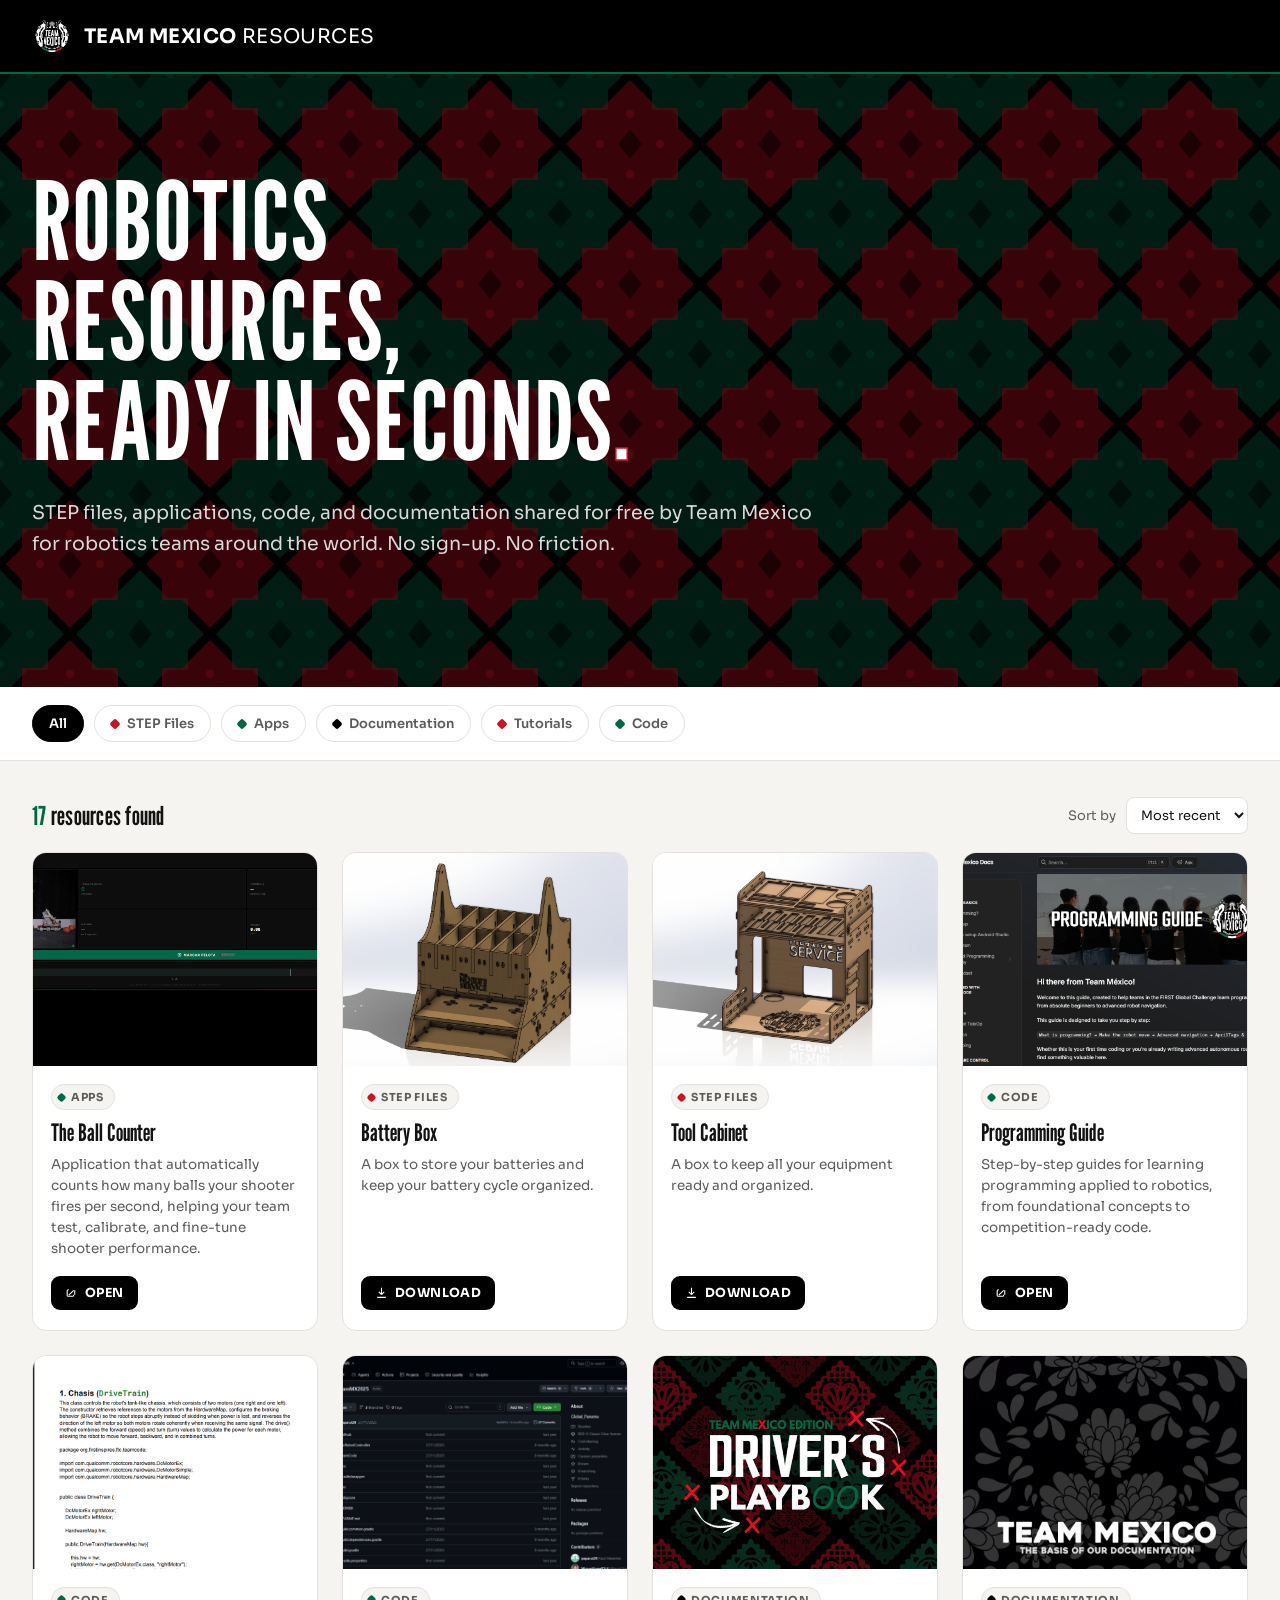
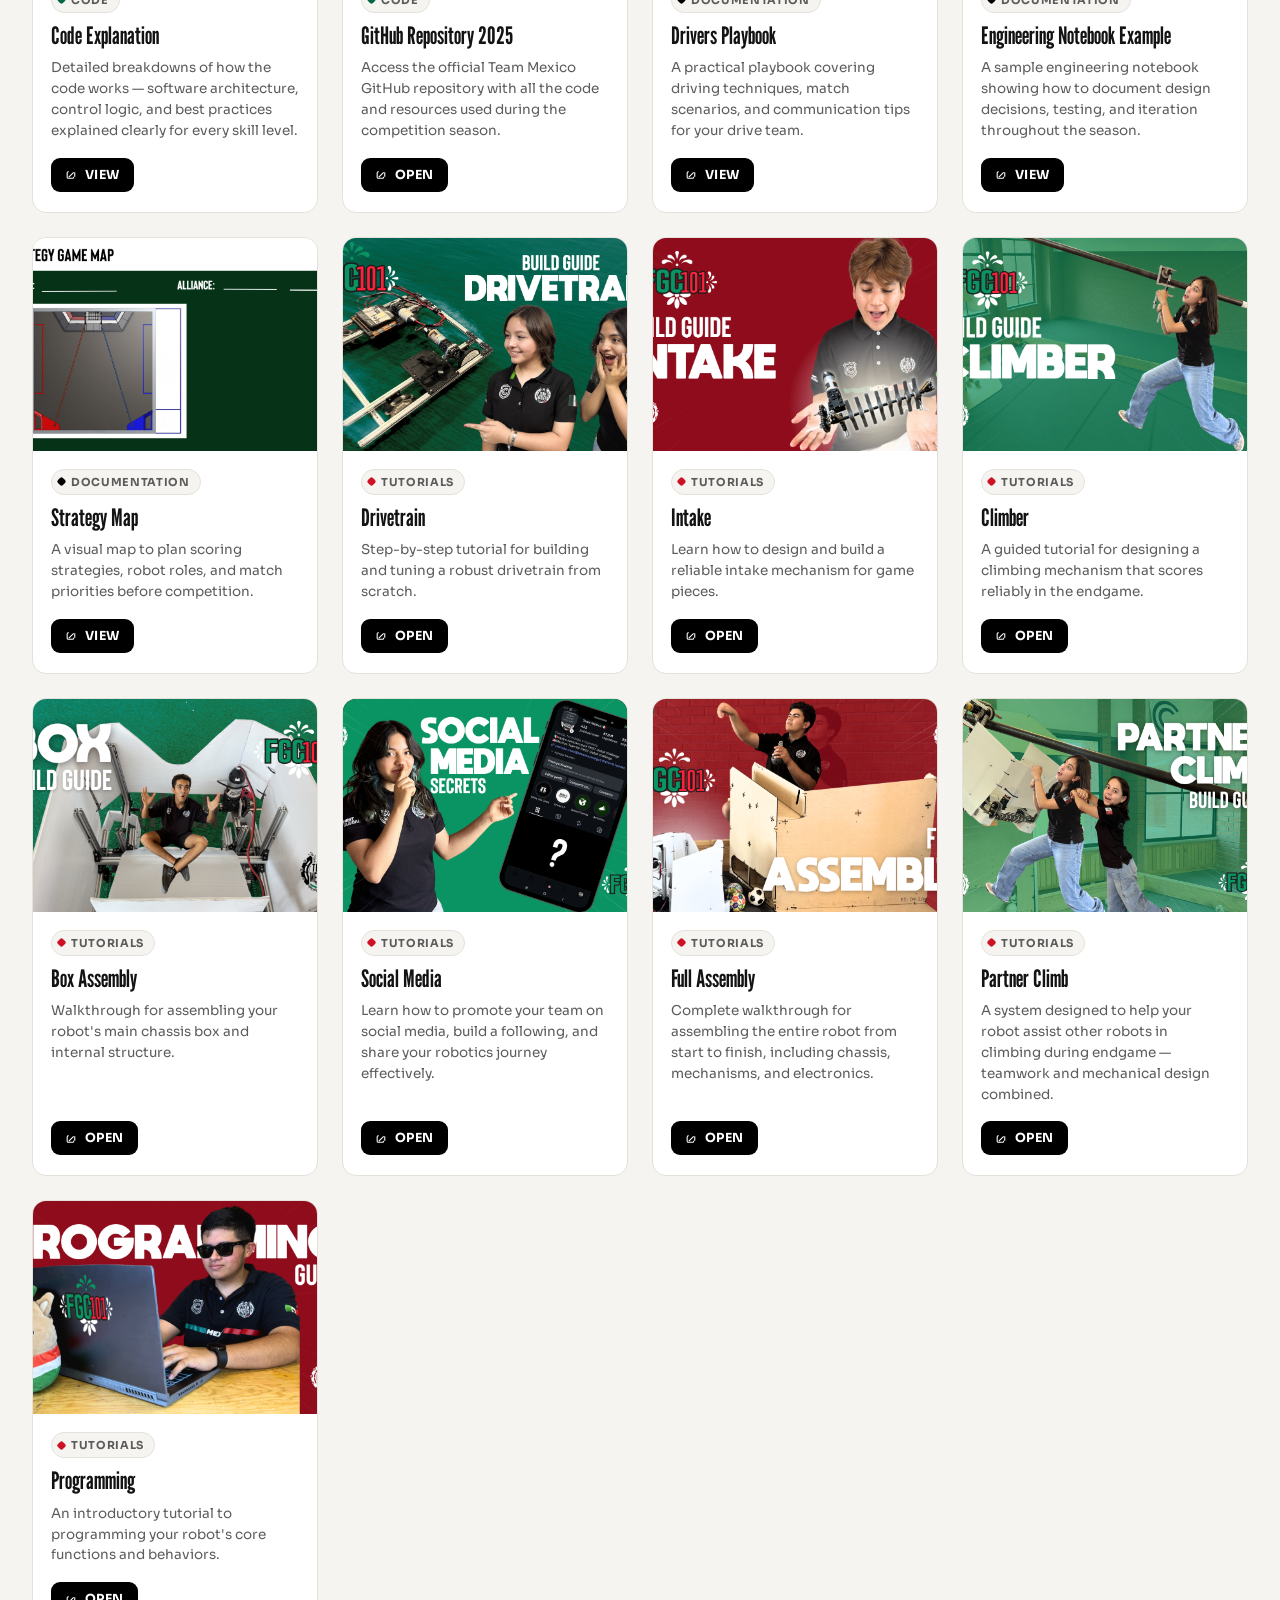
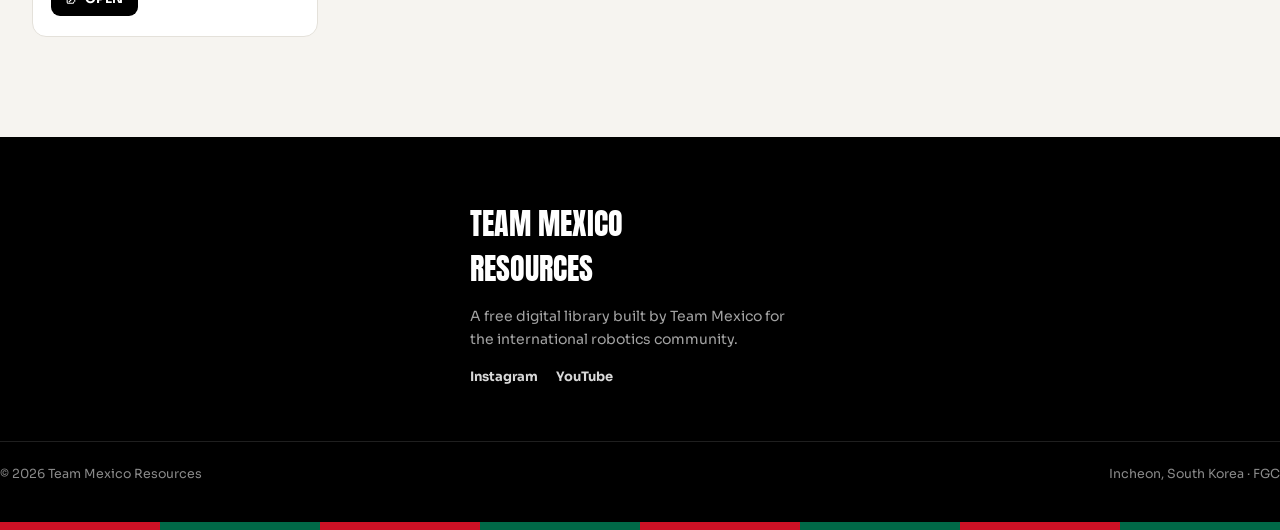
==== index.html @ 6af2060e "Rename GitHub Repository to include 2025 Update the display name for the repository entry in index.h" ====
<!DOCTYPE html>
<html lang="en">
<head>
<meta charset="UTF-8">
<!-- Google tag (gtag.js) -->
<script async src="https://www.googletagmanager.com/gtag/js?id=G-0022Z3VN1Q"></script>
<script>
  window.dataLayer = window.dataLayer || [];
  function gtag(){dataLayer.push(arguments);}
  gtag('js', new Date());
  gtag('config', 'G-0022Z3VN1Q');
</script>
<meta name="viewport" content="width=device-width, initial-scale=1.0">
<meta name="description" content="Free robotics resource library by Team Mexico (FGC Team 4400). STEP files, programming guides, tutorials, engineering notebooks and tools for FTC/FGC robotics teams worldwide. Biblioteca gratuita de recursos de robótica.">
<meta name="keywords" content="FGC, robotics, FTC, Team Mexico, FIRST Global Challenge, robot resources, STEP files, robotics tutorials, engineering notebook, Team Cerbotics 4400">
<meta name="robots" content="index, follow">
<meta property="og:type" content="website">
<meta property="og:url" content="https://fgcmexico.com/">
<meta property="og:title" content="Team Mexico Resources — Robotics Resource Library for FGC Teams">
<meta property="og:description" content="Free robotics resource library by Team Mexico. STEP files, programming guides, tutorials, and tools for FTC/FGC teams worldwide.">
<meta property="og:image" content="https://fgcmexico.com/images/team-mexico-logo.svg">
<meta property="og:locale" content="en_US">
<meta property="og:locale:alternate" content="es_MX">
<meta name="twitter:card" content="summary_large_image">
<meta name="twitter:title" content="Team Mexico Resources — Robotics Resource Library for FGC Teams">
<meta name="twitter:description" content="Free robotics resource library by Team Mexico for FTC/FGC teams worldwide.">
<title>Team Mexico Resources — Robotics Resource Library for FGC Teams</title>
<link rel="icon" type="image/svg+xml" href="images/team-mexico-logo.svg">
<link rel="preconnect" href="https://fonts.googleapis.com">
<link rel="preconnect" href="https://fonts.gstatic.com" crossorigin>
<link href="https://fonts.googleapis.com/css2?family=Anton&family=League+Gothic:wght@400;700&family=Sora:wght@400;500;600;700;800&display=swap" rel="stylesheet">
<script type="application/ld+json">
{
  "@context": "https://schema.org",
  "@type": "WebSite",
  "name": "Team Mexico Resources",
  "alternateName": ["Team Mexico FGC Resources", "Team Cerbotics 4400 Resources"],
  "url": "https://fgcmexico.com/",
  "description": "Free robotics resource library by Team Mexico (FGC Team 4400). STEP files, programming guides, tutorials, engineering notebooks and tools for FTC/FGC robotics teams worldwide.",
  "inLanguage": ["en", "es"],
  "potentialAction": {
    "@type": "SearchAction",
    "target": {
      "@type": "EntryPoint",
      "urlTemplate": "https://fgcmexico.com/?search={search_term_string}"
    },
    "query-input": "required name=search_term_string"
  }
}
</script>
<style>
  :root{
    --black:#000000;
    --white:#ffffff;
    --green:#006847;
    --red:#ce1125;
    --paper:#f6f4f0;
    --ink:#131313;
    --ink-soft:#5c5c5c;
    --line:#e4e1da;
    --card-bg:#ffffff;
    --radius:14px;
  }

  *{ box-sizing:border-box; }
  html{ scroll-behavior:smooth; }
  body{
    margin:0;
    background:var(--paper);
    color:var(--ink);
    font-family:'Sora', system-ui, sans-serif;
    -webkit-font-smoothing:antialiased;
  }
  img,svg{ display:block; max-width:100%; }

  h1,h2,h3, .display{
    font-family:'League Gothic', 'Anton', sans-serif;
    font-weight:400;
    text-transform:uppercase;
    letter-spacing:.01em;
    line-height:.92;
    margin:0;
  }
  .wordmark{
    font-family:'Anton', 'League Gothic', sans-serif;
    text-transform:uppercase;
  }

  a{ color:inherit; }
  button{ font-family:inherit; cursor:pointer; }

  :focus-visible{
    outline:3px solid var(--green);
    outline-offset:3px;
  }

  .wrap{
    max-width:1280px;
    margin:0 auto;
    padding:0 32px;
  }

  .diamond-field{
    position:absolute; inset:0;
    background-image:
      url("data:image/svg+xml,%3Csvg xmlns='http://www.w3.org/2000/svg' width='140' height='140' viewBox='0 0 140 140'%3E%3Cg fill='%23CE1125' fill-opacity='0.55'%3E%3Cpath d='M70 6 L98 34 L118 34 L118 54 L134 70 L118 86 L118 106 L98 106 L70 134 L42 106 L22 106 L22 86 L6 70 L22 54 L22 34 L42 34 Z' /%3E%3Ccircle cx='70' cy='40' r='4'/%3E%3Ccircle cx='70' cy='100' r='4'/%3E%3Ccircle cx='40' cy='70' r='4'/%3E%3Ccircle cx='100' cy='70' r='4'/%3E%3Cpath d='M70 55 L82 70 L70 85 L58 70 Z' fill='%23000000' fill-opacity='0.5'/%3E%3C/g%3E%3C/svg%3E"),
      url("data:image/svg+xml,%3Csvg xmlns='http://www.w3.org/2000/svg' width='140' height='140' viewBox='0 0 140 140'%3E%3Cg fill='%23006847' fill-opacity='0.55'%3E%3Cpath d='M70 6 L98 34 L118 34 L118 54 L134 70 L118 86 L118 106 L98 106 L70 134 L42 106 L22 106 L22 86 L6 70 L22 54 L22 34 L42 34 Z' /%3E%3Ccircle cx='70' cy='40' r='4'/%3E%3Ccircle cx='70' cy='100' r='4'/%3E%3Ccircle cx='40' cy='70' r='4'/%3E%3Ccircle cx='100' cy='70' r='4'/%3E%3Cpath d='M70 55 L82 70 L70 85 L58 70 Z' fill='%23000000' fill-opacity='0.5'/%3E%3C/g%3E%3C/svg%3E");
    background-position: 0 0, 70px 70px;
    background-size: 140px 140px, 140px 140px;
    opacity:.5;
    pointer-events:none;
  }

  header.site{
    position:sticky; top:0; z-index:40;
    background:var(--black);
    border-bottom:2px solid var(--green);
  }
  .nav-inner{
    display:flex; align-items:center; justify-content:space-between;
    height:72px;
  }
  .brand{
    display:flex; align-items:center; gap:12px;
    color:var(--white);
    text-decoration:none;
  }
  .brand-mark{
    height:40px;
    width:auto;
    display:block;
  }
  .brand-text{
    font-size:20px;
    letter-spacing:.02em;
  }
  .brand-text b{ color:var(--white); }

  nav.links{
    display:flex; gap:28px;
    font-size:14px;
    font-weight:600;
    color:#cfcfcf;
  }
  nav.links a{ text-decoration:none; padding:6px 0; border-bottom:2px solid transparent; }
  nav.links a:hover, nav.links a.active{ color:var(--white); border-color:var(--red); }

  .hero{
    position:relative;
    background:var(--black);
    color:var(--white);
    overflow:hidden;
    padding:96px 0 88px;
  }
  .hero .wrap{ position:relative; z-index:2; }
  .eyebrow{
    display:inline-flex; align-items:center; gap:10px;
    font-size:12px; font-weight:700; letter-spacing:.16em;
    text-transform:uppercase;
    color:var(--white);
    background:rgba(255,255,255,.08);
    border:1px solid rgba(255,255,255,.25);
    padding:8px 14px;
    border-radius:999px;
    margin-bottom:28px;
  }
  .eyebrow .dot{ width:7px; height:7px; border-radius:50%; background:var(--red); }

  .hero h1{
    font-size:clamp(52px, 8.5vw, 118px);
    max-width:16ch;
  }
  .hero h1 .accent{ color:var(--white); -webkit-text-stroke:1.5px var(--red); }

  .hero p.lead{
    font-size:19px;
    line-height:1.6;
    color:#d8d8d8;
    max-width:56ch;
    margin:28px 0 40px;
  }

  .cat-rail{
    background:var(--white);
    border-bottom:1px solid var(--line);
    position:sticky;
    top:72px;
    z-index:30;
  }
  .cat-scroll{
    display:flex; gap:10px;
    padding:18px 0;
    overflow-x:auto;
    scrollbar-width:none;
  }
  .cat-scroll::-webkit-scrollbar{ display:none; }
  .chip{
    flex:none;
    display:inline-flex; align-items:center; gap:8px;
    padding:9px 16px;
    border-radius:999px;
    border:1.5px solid var(--line);
    background:var(--white);
    font-size:13px; font-weight:600;
    color:var(--ink-soft);
    white-space:nowrap;
  }
  .chip:hover{ border-color:var(--ink); color:var(--ink); }
  .chip.is-active{
    background:var(--black); border-color:var(--black); color:var(--white);
  }
  .chip .swatch{
    width:8px; height:8px; border-radius:2px; transform:rotate(45deg);
  }

  .results-bar{
    display:flex; align-items:center; justify-content:space-between;
    padding:36px 0 18px;
    flex-wrap:wrap; gap:12px;
  }
  .results-bar .count{
    font-family:'League Gothic', sans-serif;
    font-size:26px;
    letter-spacing:.01em;
  }
  .results-bar .count em{ font-style:normal; color:var(--green); }
  .sort{
    display:flex; align-items:center; gap:10px;
    font-size:13px; color:var(--ink-soft);
  }
  .sort select{
    font-family:'Sora', sans-serif;
    border:1.5px solid var(--line);
    border-radius:8px;
    padding:8px 10px;
    font-size:13px;
    color:var(--ink);
    background:var(--white);
  }

  .gallery{
    display:grid;
    grid-template-columns:repeat(4, 1fr);
    gap:24px;
    padding-bottom:100px;
  }
  @media (max-width:1100px){ .gallery{ grid-template-columns:repeat(3,1fr);} }
  @media (max-width:820px){ .gallery{ grid-template-columns:repeat(2,1fr);} }
  @media (max-width:560px){ .gallery{ grid-template-columns:1fr;} }

  .card{
    background:var(--card-bg);
    border:1px solid var(--line);
    border-radius:var(--radius);
    overflow:hidden;
    display:flex; flex-direction:column;
    transition:transform .18s ease, box-shadow .18s ease, border-color .18s ease;
    cursor:pointer;
  }
  .card:hover{
    transform:translateY(-4px);
    box-shadow:0 18px 32px -18px rgba(0,0,0,.28);
    border-color:var(--ink);
  }
  .card .thumb{
    aspect-ratio:4/3;
    position:relative;
    display:grid; place-items:center;
    color:var(--white);
    overflow:hidden;
  }
  .card .thumb svg.resource-icon{
    width:48%;
    height:48%;
    opacity:.92;
  }
  .tone-red{ background:linear-gradient(155deg,#1c1c1c 0%, #3a0a10 60%, var(--red) 140%); }
  .tone-green{ background:linear-gradient(155deg,#1c1c1c 0%, #0a2b1f 60%, var(--green) 140%); }
  .tone-black{ background:linear-gradient(155deg,#000 0%, #232323 55%, #454545 140%); }

  .card .body{
    padding:18px 18px 20px;
    display:flex; flex-direction:column; gap:10px; flex:1;
  }
  .badge-row{ display:flex; align-items:center; gap:8px; }
  .badge{
    display:inline-flex; align-items:center; gap:6px;
    font-size:11px; font-weight:700;
    text-transform:uppercase; letter-spacing:.06em;
    color:var(--ink-soft);
    background:var(--paper);
    border:1px solid var(--line);
    border-radius:999px;
    padding:5px 10px 5px 6px;
  }
  .badge .dot{ width:7px; height:7px; border-radius:2px; transform:rotate(45deg); }

  .card h3{
    font-family:'League Gothic', sans-serif;
    font-size:24px;
    text-transform:none;
    letter-spacing:0;
    line-height:1.05;
  }
  .card p{
    font-size:13.5px;
    line-height:1.55;
    color:var(--ink-soft);
    margin:0;
    flex:1;
  }
  .card .foot{
    display:flex; align-items:center; justify-content:space-between;
    margin-top:6px;
  }
  .filetag{
    font-size:11px; font-weight:700; letter-spacing:.05em;
    color:var(--ink-soft);
  }
  .filetag:empty{ display:none; }
  .dl-btn{
    display:inline-flex; align-items:center; gap:7px;
    background:var(--black); color:var(--white);
    border:none; border-radius:9px;
    padding:9px 14px;
    font-size:12.5px; font-weight:700;
    text-transform:uppercase; letter-spacing:.03em;
    pointer-events:auto;
    position:relative;
    z-index:2;
  }
  .dl-btn:hover{ background:var(--red); }
  .dl-btn svg{ width:13px; height:13px; }

  .empty-state{
    display:none;
    text-align:center;
    padding:70px 20px;
    border:1.5px dashed var(--line);
    border-radius:var(--radius);
    color:var(--ink-soft);
  }
  .empty-state h3{ font-size:26px; margin-bottom:8px; color:var(--ink); }

  footer.site{
    background:var(--black);
    color:#cfcfcf;
    position:relative;
    overflow:hidden;
    padding-top:64px;
  }
  .strip{
    display:flex; height:8px;
  }
  .strip span{ flex:1; }
  .strip span:nth-child(odd){ background:var(--red); }
  .strip span:nth-child(even){ background:var(--green); }

  .footer-top{
    position:relative; z-index:2;
    display:flex; justify-content:center;
    padding-bottom:56px;
    border-bottom:1px solid rgba(255,255,255,.12);
  }
  .footer-brand .wordmark{
    color:var(--white);
    font-size:30px;
  }
  .footer-brand p{
    max-width:34ch; font-size:14px; color:#a3a3a3; line-height:1.6; margin-top:14px;
  }
  .footer-contact{ display:flex; gap:18px; margin-top:18px; }
  .footer-contact a{ font-size:13px; font-weight:700; color:#d8d8d8; text-decoration:none; }
  .footer-contact a:hover{ color:var(--white); }

  .footer-bottom{
    position:relative; z-index:2;
    display:flex; justify-content:space-between; align-items:center;
    padding:24px 0 40px;
    font-size:12.5px; color:#8a8a8a;
    flex-wrap:wrap; gap:10px;
  }

  .toast{
    position:fixed; bottom:32px; left:50%; transform:translateX(-50%) translateY(100px);
    background:var(--black); color:var(--white);
    padding:14px 24px; border-radius:12px;
    font-size:14px; font-weight:600;
    opacity:0; transition:all .35s ease;
    z-index:100;
    pointer-events:none;
    white-space:nowrap;
    box-shadow:0 8px 28px rgba(0,0,0,.25);
  }
  .toast.show{
    opacity:1;
    transform:translateX(-50%) translateY(0);
  }

  @media (prefers-reduced-motion: reduce){
    *{ transition:none !important; scroll-behavior:auto !important; }
  }

  @media (max-width:640px){
    .wrap{ padding:0 20px; }
    nav.links{ display:none; }
    .hero{ padding:64px 0 56px; }
  }
</style>
</head>
<body>

<header class="site">
  <div class="wrap nav-inner">
    <a class="brand" href="#top">
      <img class="brand-mark" src="images/team-mexico-logo.svg" alt="Team Mexico logo">
      <span class="brand-text"><b>TEAM MEXICO</b> RESOURCES</span>
    </a>
    <nav class="links"></nav>
  </div>
</header>

<section class="hero" id="top">
  <div class="diamond-field"></div>
  <div class="wrap">
    <h1>Robotics resources,<br>ready in seconds<span class="accent">.</span></h1>
    <p class="lead">STEP files, applications, code, and documentation shared for free by Team Mexico for robotics teams around the world. No sign-up. No friction.</p>
  </div>
</section>

<div class="cat-rail" id="categories">
  <div class="wrap">
    <div class="cat-scroll" id="catScroll">
      <button class="chip is-active" data-cat="all">All</button>
      <button class="chip" data-cat="step"><span class="swatch" style="background:var(--red)"></span>STEP Files</button>
      <button class="chip" data-cat="apps"><span class="swatch" style="background:var(--green)"></span>Apps</button>
      <button class="chip" data-cat="documentation"><span class="swatch" style="background:var(--black)"></span>Documentation</button>
      <button class="chip" data-cat="tutorials"><span class="swatch" style="background:var(--red)"></span>Tutorials</button>
      <button class="chip" data-cat="code"><span class="swatch" style="background:var(--green)"></span>Code</button>
    </div>
  </div>
</div>

<main class="wrap">
  <div class="results-bar">
    <div class="count"><em id="resultCount">14</em> resources found</div>
    <div class="sort">
      <label for="sortSelect">Sort by</label>
      <select id="sortSelect">
        <option value="recent">Most recent</option>
        <option value="az">Name A–Z</option>
        <option value="za">Name Z–A</option>
      </select>
    </div>
  </div>

  <section class="gallery" id="gallery"></section>

  <div class="empty-state" id="emptyState">
    <h3>No resources in this category yet</h3>
    <p>Check back soon, or browse another category.</p>
  </div>
</main>

<div class="toast" id="toast"></div>

<footer class="site">
  <div class="wrap footer-top">
    <div class="footer-brand">
      <div class="wordmark">TEAM MEXICO<br>RESOURCES</div>
      <p>A free digital library built by Team Mexico for the international robotics community.</p>
      <div class="footer-contact">
        <a href="https://instagram.com/teammexicofgc" target="_blank">Instagram</a>
        <a href="https://www.youtube.com/@teammexicofgc3154" target="_blank">YouTube</a>
      </div>
    </div>
  </div>
  <div class="wrap footer-bottom">
    <span>© 2026 Team Mexico Resources</span>
    <span>Incheon, South Korea · FGC</span>
  </div>
  <div class="strip">
    <span></span><span></span><span></span><span></span><span></span><span></span><span></span><span></span>
  </div>
</footer>

<script>
  // ===================================================================
  //  DATA — This is the ONLY section you edit to add/modify resources.
  //  To add a new resource, just append an object to the array below.
  // ===================================================================

  /*
    ┌──────────────────────────────────────────────────────────────┐
    │  Fields available per resource:                             │
    │    name      — Display name                                │
    │    cat       — "step" | "apps" | "code"                    │
    │                "documentation" | "tutorials"                │
    │    desc      — Short description                           │
    │    fileLabel — Label shown next to the button              │
    │    link      — URL to open (apps, tutorials → web/YT)      │
    │    fileData  — Base64 content (step, code, docs)           │
    │    fileName  — Filename when downloading                   │
    │    preview   — Path to image, or "" for SVG icon           │
    │    icon      — Optional custom SVG string                  │
    └──────────────────────────────────────────────────────────────┘
  */

  const resources = [

    // ── Apps (open a link) ──
    {
      name:"The Ball Counter",
      cat:"apps",
      desc:"Application that automatically counts how many balls your shooter fires per second, helping your team test, calibrate, and fine-tune shooter performance.",
      link:"files/ball-counter.html",
      preview:"images/The_ball_counter.png"
    },

    // ── STEP Files ──
    {
      name:"Battery Box",
      cat:"step",
      desc:"A box to store your batteries and keep your battery cycle organized.",
      fileName:"Battery-Box.step",
      filePath:"files/battery-box.step",
      preview:"images/Battery_Box.png"
    },
    {
      name:"Tool Cabinet",
      cat:"step",
      desc:"A box to keep all your equipment ready and organized.",
      fileName:"Tool-Cabinet.step",
      filePath:"files/tool-cabinet.step",
      preview:"images/Tool_Cabinet.png"
    },

    // ── Code ──
    {
      name:"Programming Guide",
      cat:"code",
      desc:"Step-by-step guides for learning programming applied to robotics, from foundational concepts to competition-ready code.",
      link:"https://teammexico.gitbook.io/teammexico-docs",
      preview:"images/Programming_guide.png"
    },
    {
      name:"Code Explanation",
      cat:"code",
      desc:"Detailed breakdowns of how the code works — software architecture, control logic, and best practices explained clearly for every skill level.",
      fileName:"Code-Explanation.pdf",
      filePath:"files/code-explanation.pdf",
      preview:"images/Code_Explanation.png"
    },
    {
      name:"GitHub Repository 2025",
      cat:"code",
      desc:"Access the official Team Mexico GitHub repository with all the code and resources used during the competition season.",
      link:"https://github.com/TeamCerbotics4400/TeamMX2025",
      preview:"images/Repository.png"
    },

    // ── Documentation ──
    {
      name:"Drivers Playbook",
      cat:"documentation",
      desc:"A practical playbook covering driving techniques, match scenarios, and communication tips for your drive team.",
      fileName:"Drivers-Playbook.pdf",
      filePath:"files/drivers-playbook.pdf",
      preview:"images/Drivers_Playbook.png"
    },
    {
      name:"Engineering Notebook Example",
      cat:"documentation",
      desc:"A sample engineering notebook showing how to document design decisions, testing, and iteration throughout the season.",
      fileName:"Engineering-Notebook.pdf",
      filePath:"files/engineering-notebook.pdf",
      preview:"images/Engineering_Notebook_Example.png"
    },
    {
      name:"Strategy Map",
      cat:"documentation",
      desc:"A visual map to plan scoring strategies, robot roles, and match priorities before competition.",
      fileName:"Strategy-Map.pdf",
      filePath:"files/strategy-map.pdf",
      preview:"images/Strategy_Map.png"
    },

    // ── Tutorials (open a YouTube video) ──
    {
      name:"Drivetrain",
      cat:"tutorials",
      desc:"Step-by-step tutorial for building and tuning a robust drivetrain from scratch.",
      link:"https://youtu.be/BkRQ7Yfd-Mk?si=5IWKRtc-8vcEFRRI",
      preview:"images/Drivetrain.png"
    },
    {
      name:"Intake",
      cat:"tutorials",
      desc:"Learn how to design and build a reliable intake mechanism for game pieces.",
      link:"https://youtu.be/zHKKc1md6QM?si=Bk7Ep8FAZh0u4Aa9",
      preview:"images/Intake.png"
    },
    {
      name:"Climber",
      cat:"tutorials",
      desc:"A guided tutorial for designing a climbing mechanism that scores reliably in the endgame.",
      link:"https://youtu.be/il0bMKf3HHE?si=WwxWKMBGHFe-E96_",
      preview:"images/Climber.png"
    },
    {
      name:"Box Assembly",
      cat:"tutorials",
      desc:"Walkthrough for assembling your robot's main chassis box and internal structure.",
      link:"https://youtu.be/033qbtI43Mk?si=6wkGBa2TWHU2JKgC",
      preview:"images/Box_Assembly.png"
    },
    {
      name:"Social Media",
      cat:"tutorials",
      desc:"Learn how to promote your team on social media, build a following, and share your robotics journey effectively.",
      link:"https://youtu.be/vjjvihbHwVk?si=a-pbjKkUI6mbHIQQ",
      preview:"images/Social_Media.png"
    },
    {
      name:"Full Assembly",
      cat:"tutorials",
      desc:"Complete walkthrough for assembling the entire robot from start to finish, including chassis, mechanisms, and electronics.",
      link:"https://youtu.be/GXWt1GoTAv8?si=obWzA8wwRqwVtM0l",
      preview:"images/Full_Assembly.png"
    },
    {
      name:"Partner Climb",
      cat:"tutorials",
      desc:"A system designed to help your robot assist other robots in climbing during endgame — teamwork and mechanical design combined.",
      link:"https://youtu.be/XC6mxsJvQT8?si=6vmmKniTHjzmOtbP",
      preview:"images/Partner_Climb.png"
    },
    {
      name:"Programming",
      cat:"tutorials",
      desc:"An introductory tutorial to programming your robot's core functions and behaviors.",
      link:"https://youtu.be/aF9mb4ejSMA?si=BbcpN-nxna1ltNXc",
      preview:"images/Programming.png"
    }
  ];

  // ===================================================================
  //  CONFIG — category metadata: labels, colors, tones, default icons
  // ===================================================================

  const catLabels = {
    step:"STEP Files", apps:"Apps", documentation:"Documentation",
    tutorials:"Tutorials", code:"Code"
  };

  const catColor = {
    step:"var(--red)", apps:"var(--green)", documentation:"var(--black)",
    tutorials:"var(--red)", code:"var(--green)"
  };

  const catTone = {
    step:"tone-red", apps:"tone-green", documentation:"tone-black",
    tutorials:"tone-red", code:"tone-green"
  };

  // ---- Category default icons (used when a resource has no custom icon) ----
  const defaultIcons = {

    step: `<svg class="resource-icon" viewBox="0 0 80 80" fill="none" xmlns="http://www.w3.org/2000/svg">
      <rect x="12" y="38" width="56" height="32" rx="3" stroke="white" stroke-width="2.5"/>
      <rect x="18" y="44" width="44" height="20" rx="2" stroke="white" stroke-width="1.8"/>
      <circle cx="40" cy="54" r="4" fill="white" opacity=".3"/>
      <path d="M28 38V28a12 12 0 0 1 24 0v10" stroke="white" stroke-width="2.5" stroke-linecap="round"/>
      <circle cx="28" cy="28" r="3" fill="white" opacity=".5"/>
      <circle cx="52" cy="28" r="3" fill="white" opacity=".5"/>
    </svg>`,

    apps: `<svg class="resource-icon" viewBox="0 0 80 80" fill="none" xmlns="http://www.w3.org/2000/svg">
      <rect x="16" y="8" width="48" height="64" rx="6" stroke="white" stroke-width="2.5"/>
      <rect x="22" y="16" width="36" height="28" rx="3" stroke="white" stroke-width="1.8"/>
      <line x1="28" y1="54" x2="52" y2="54" stroke="white" stroke-width="2.2" stroke-linecap="round"/>
      <line x1="28" y1="62" x2="44" y2="62" stroke="white" stroke-width="2.2" stroke-linecap="round"/>
      <circle cx="40" cy="30" r="4" fill="white" opacity=".4"/>
      <rect x="36" y="44" width="8" height="4" rx="1" fill="white" opacity=".3"/>
    </svg>`,

    documentation: `<svg class="resource-icon" viewBox="0 0 80 80" fill="none" xmlns="http://www.w3.org/2000/svg">
      <path d="M18 12h30l14 14v44H18V12z" stroke="white" stroke-width="2.5"/>
      <path d="M48 12v14h14" stroke="white" stroke-width="2.2"/>
      <line x1="26" y1="38" x2="54" y2="38" stroke="white" stroke-width="2" stroke-linecap="round"/>
      <line x1="26" y1="46" x2="54" y2="46" stroke="white" stroke-width="2" stroke-linecap="round"/>
      <line x1="26" y1="54" x2="42" y2="54" stroke="white" stroke-width="2" stroke-linecap="round"/>
      <circle cx="60" cy="60" r="10" stroke="white" stroke-width="2.2" fill="none"/>
      <path d="M57 58l3 3 5-5" stroke="white" stroke-width="2" stroke-linecap="round" stroke-linejoin="round"/>
    </svg>`,

    tutorials: `<svg class="resource-icon" viewBox="0 0 80 80" fill="none" xmlns="http://www.w3.org/2000/svg">
      <path d="M16 60V18a4 4 0 0 1 4-4h44v46" stroke="white" stroke-width="2.5"/>
      <path d="M16 60a6 6 0 0 1 6-6h44" stroke="white" stroke-width="2.5"/>
      <circle cx="34" cy="32" r="10" stroke="white" stroke-width="2.2"/>
      <path d="M30 32l3 3 5-5" stroke="white" stroke-width="2.2" stroke-linecap="round" stroke-linejoin="round"/>
      <line x1="52" y1="28" x2="60" y2="28" stroke="white" stroke-width="2" stroke-linecap="round"/>
      <line x1="52" y1="36" x2="58" y2="36" stroke="white" stroke-width="2" stroke-linecap="round"/>
      <line x1="52" y1="44" x2="62" y2="44" stroke="white" stroke-width="2" stroke-linecap="round"/>
    </svg>`,

    code: `<svg class="resource-icon" viewBox="0 0 80 80" fill="none" xmlns="http://www.w3.org/2000/svg">
      <rect x="12" y="10" width="56" height="60" rx="4" stroke="white" stroke-width="2.5"/>
      <line x1="22" y1="24" x2="34" y2="24" stroke="white" stroke-width="2" stroke-linecap="round"/>
      <line x1="22" y1="32" x2="46" y2="32" stroke="white" stroke-width="2" stroke-linecap="round"/>
      <line x1="22" y1="40" x2="30" y2="40" stroke="white" stroke-width="2" stroke-linecap="round"/>
      <path d="M46 44l6 6-6 6" stroke="white" stroke-width="2.2" stroke-linecap="round" stroke-linejoin="round"/>
      <path d="M34 56l-6-6 6-6" stroke="white" stroke-width="2.2" stroke-linecap="round" stroke-linejoin="round"/>
      <circle cx="58" cy="24" r="3" fill="white" opacity=".4"/>
    </svg>`
  };

  // ===================================================================
  //  RENDER logic — no need to touch this when adding resources
  // ===================================================================

  const galleryEl = document.getElementById('gallery');
  const emptyEl = document.getElementById('emptyState');
  const countEl = document.getElementById('resultCount');
  const sortSelect = document.getElementById('sortSelect');
  const chips = document.querySelectorAll('.chip');
  const toastEl = document.getElementById('toast');

  let activeCat = 'all';
  let toastTimer = null;

  function showToast(msg) {
    toastEl.textContent = msg;
    toastEl.classList.add('show');
    clearTimeout(toastTimer);
    toastTimer = setTimeout(() => toastEl.classList.remove('show'), 2200);
  }

  function isPdf(name) {
    return name && name.toLowerCase().endsWith('.pdf');
  }

  function handleAction(r) {
    if (r.link) {
      window.open(r.link, '_blank');
      showToast('Opening ' + r.name + '...');
      return;
    }

    if (isPdf(r.fileName)) {
      window.open(r.filePath, '_blank');
      showToast('Opening ' + r.name + '...');
      return;
    }

    const a = document.createElement('a');
    a.style.display = 'none';
    document.body.appendChild(a);

    if (r.fileData) {
      const byteChars = atob(r.fileData);
      const bytes = new Uint8Array(byteChars.length);
      for (let i = 0; i < byteChars.length; i++) bytes[i] = byteChars.charCodeAt(i);
      const blob = new Blob([bytes], { type:'application/octet-stream' });
      a.href = URL.createObjectURL(blob);
    } else {
      a.href = r.filePath;
    }
    a.download = r.fileName;
    a.click();
    document.body.removeChild(a);
    if (r.fileData) URL.revokeObjectURL(a.href);
    showToast('Downloading ' + r.name + '...');
  }

  function render() {
    let list = resources.filter(r => activeCat === 'all' || r.cat === activeCat);

    const sortVal = sortSelect.value;
    if (sortVal === 'az') list.sort((a, b) => a.name.localeCompare(b.name));
    else if (sortVal === 'za') list.sort((a, b) => b.name.localeCompare(a.name));
    else list.sort((a, b) => (b.date || '').localeCompare(a.date || ''));

    countEl.textContent = list.length;
    galleryEl.innerHTML = '';

    if (list.length === 0) {
      emptyEl.style.display = 'block';
      galleryEl.style.display = 'none';
      return;
    }
    emptyEl.style.display = 'none';
    galleryEl.style.display = 'grid';

    list.forEach(r => {
      const card = document.createElement('article');
      card.className = 'card';

      const thumbInner = r.preview
        ? `<img src="${r.preview}" alt="${r.name} preview" style="width:100%;height:100%;object-fit:cover;">`
        : (r.icon || defaultIcons[r.cat]);

      const isLink = !!r.link;
      const isViewer = !isLink && r.fileName && r.fileName.toLowerCase().endsWith('.pdf');
      const btnIcon = isLink || isViewer
        ? `<svg viewBox="0 0 24 24" fill="none" stroke="white" stroke-width="2"><path d="M7 17l9-9M18 8v8M7 7H6a2 2 0 0 0-2 2v8a2 2 0 0 0 2 2h8a2 2 0 0 0 2-2v-1"/></svg>`
        : `<svg viewBox="0 0 24 24" fill="none" stroke="white" stroke-width="2"><path d="M12 3v13m0 0l-5-5m5 5l5-5M4 21h16"/></svg>`;
      const btnText = isLink ? 'Open' : isViewer ? 'View' : 'Download';
      const fileTag = r.fileLabel ? `<span class="filetag">${r.fileLabel}</span>` : '';

      card.innerHTML = `
        <div class="thumb ${catTone[r.cat]}">${thumbInner}</div>
        <div class="body">
          <div class="badge-row">
            <span class="badge"><span class="dot" style="background:${catColor[r.cat]}"></span>${catLabels[r.cat]}</span>
          </div>
          <h3>${r.name}</h3>
          <p>${r.desc}</p>
          <div class="foot">
            ${fileTag}
            <button class="dl-btn">
              ${btnIcon}
              ${btnText}
            </button>
          </div>
        </div>`;

      const dlBtn = card.querySelector('.dl-btn');
      dlBtn.addEventListener('click', function (e) {
        e.stopPropagation();
        handleAction(r);
      });

      card.addEventListener('click', function () {
        handleAction(r);
      });

      galleryEl.appendChild(card);
    });
  }

  chips.forEach(chip => {
    chip.addEventListener('click', () => {
      chips.forEach(c => c.classList.remove('is-active'));
      chip.classList.add('is-active');
      activeCat = chip.dataset.cat;
      render();
    });
  });

  sortSelect.addEventListener('change', render);

  render();
</script>

</body>
</html>
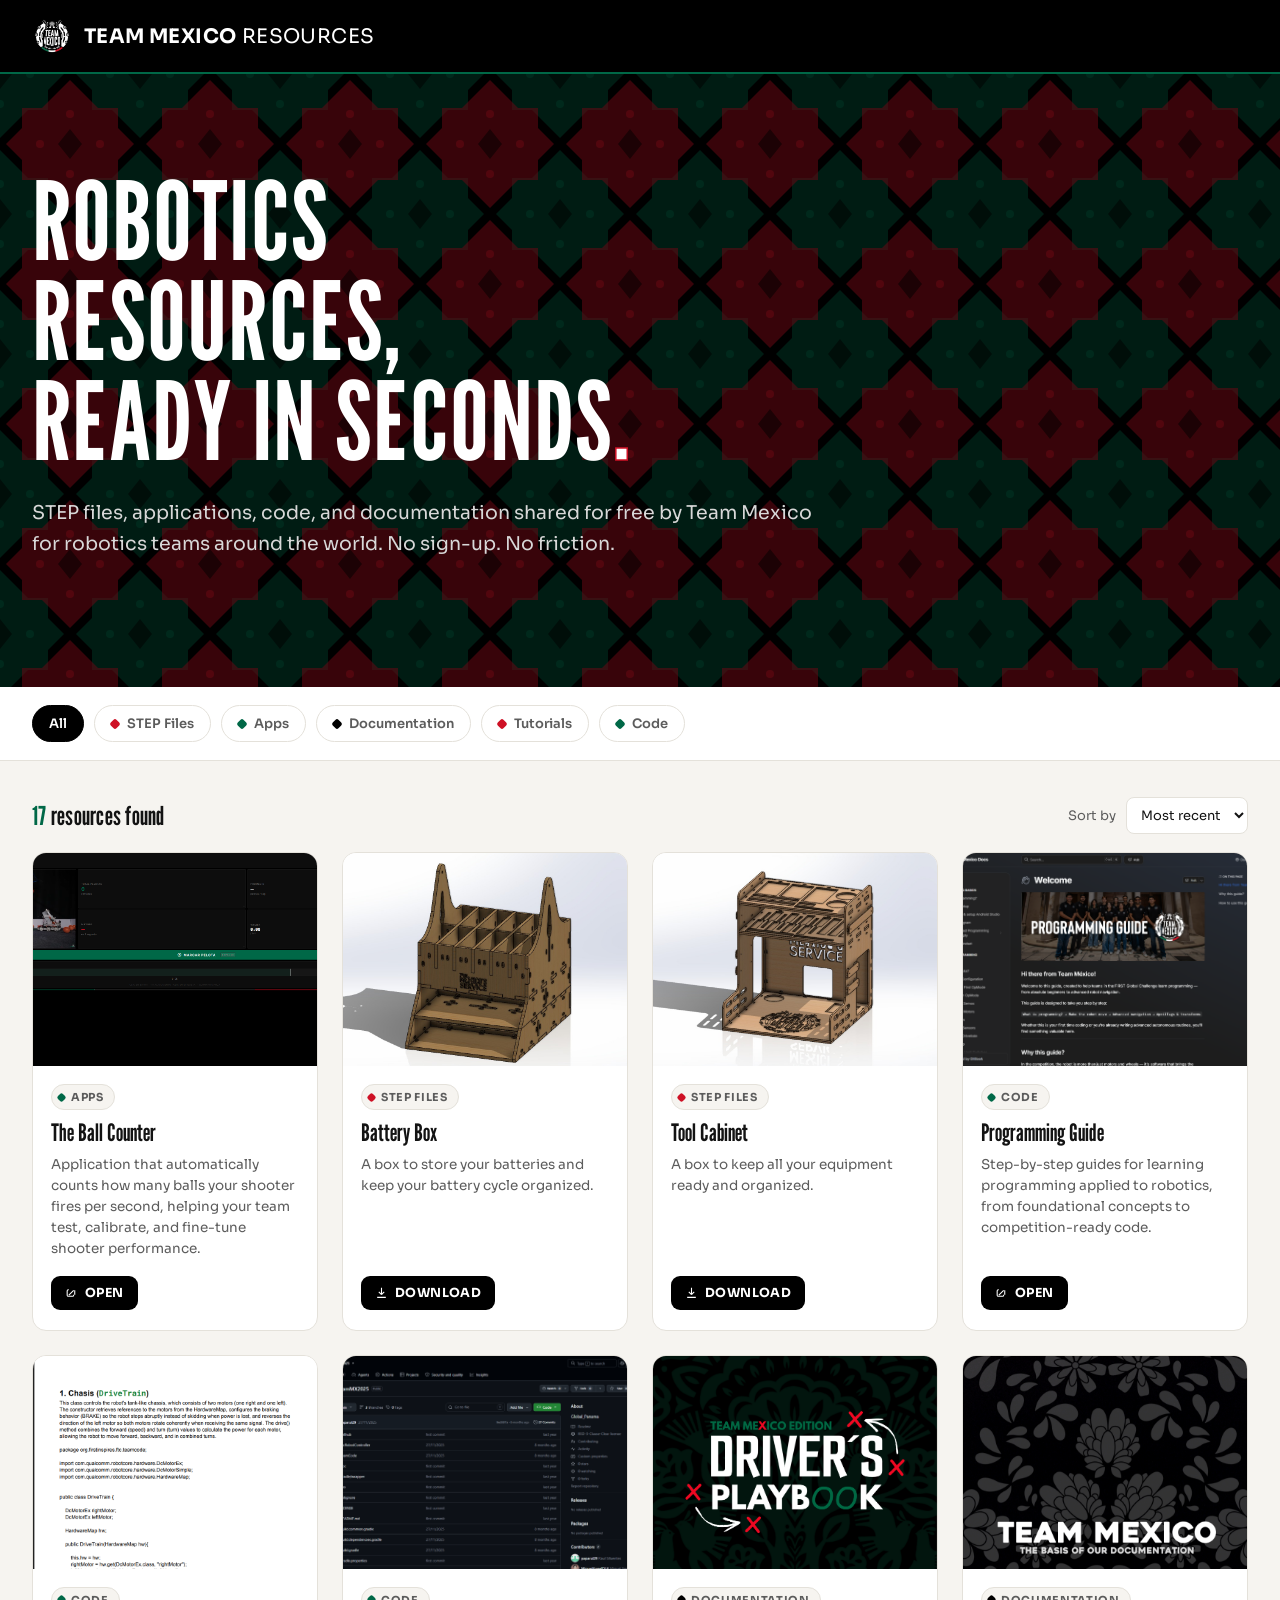
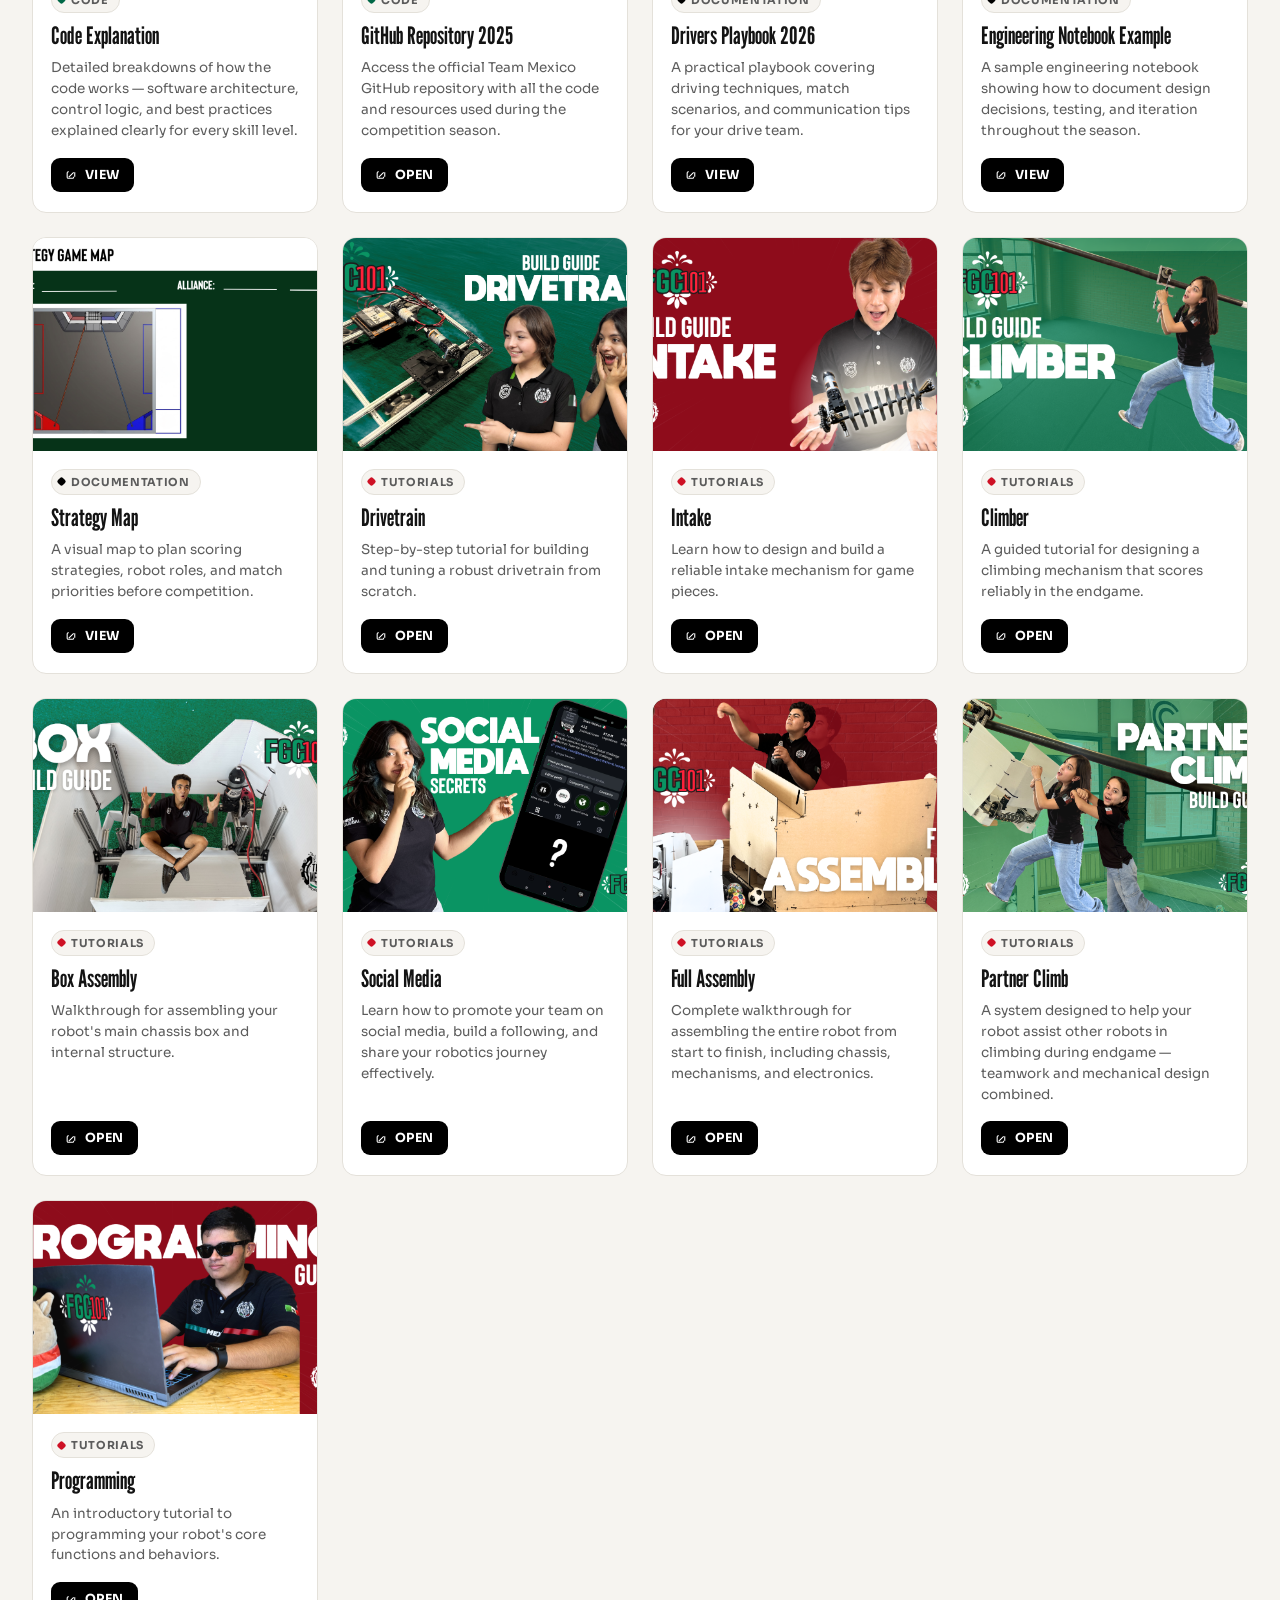
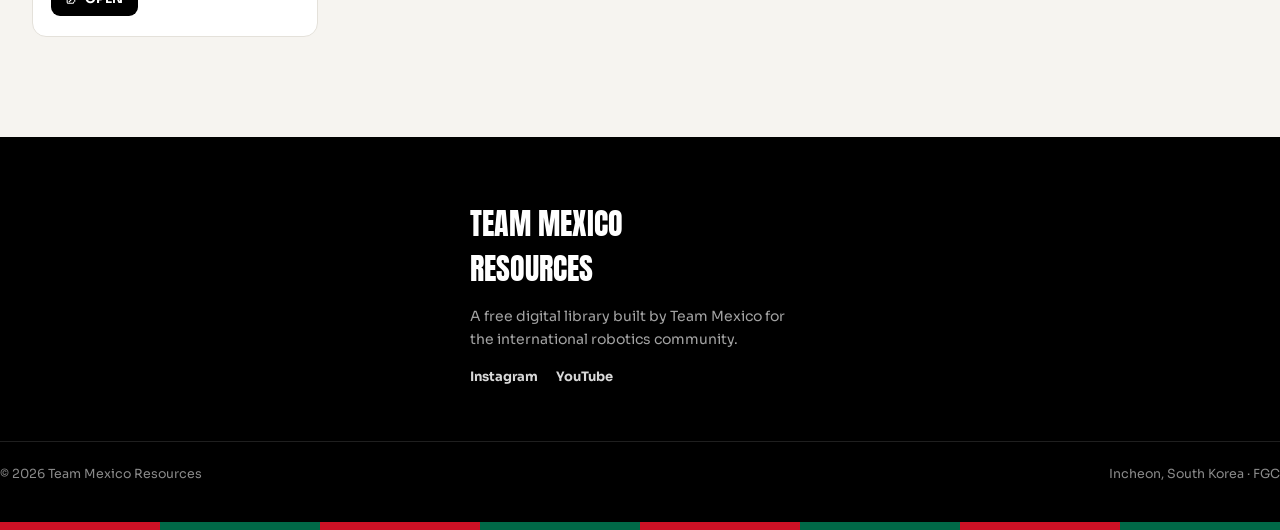
==== commit ee07260e: "25/0" ====
--- a/index.html
+++ b/index.html
@@ -561,7 +561,7 @@
 
     // ── Documentation ──
     {
-      name:"Drivers Playbook",
+      name:"Drivers Playbook 2026",
       cat:"documentation",
       desc:"A practical playbook covering driving techniques, match scenarios, and communication tips for your drive team.",
       fileName:"Drivers-Playbook.pdf",
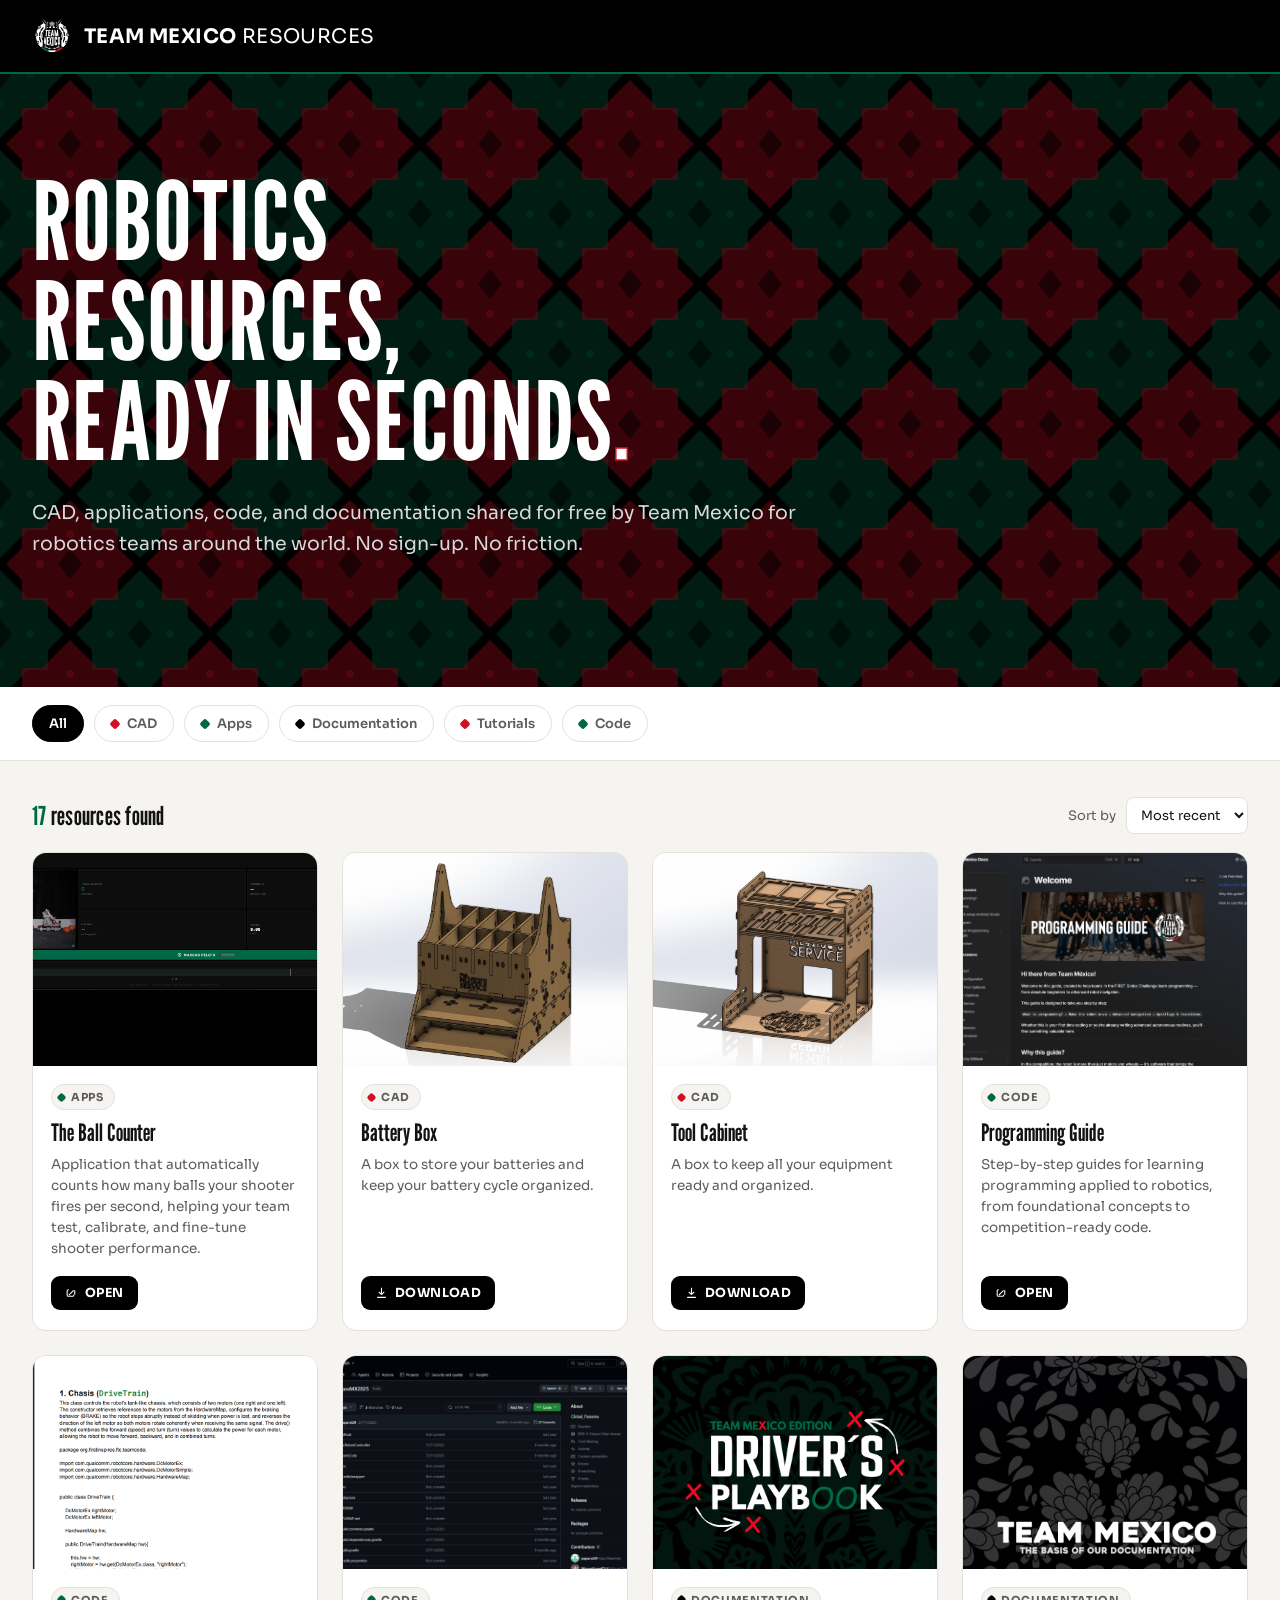
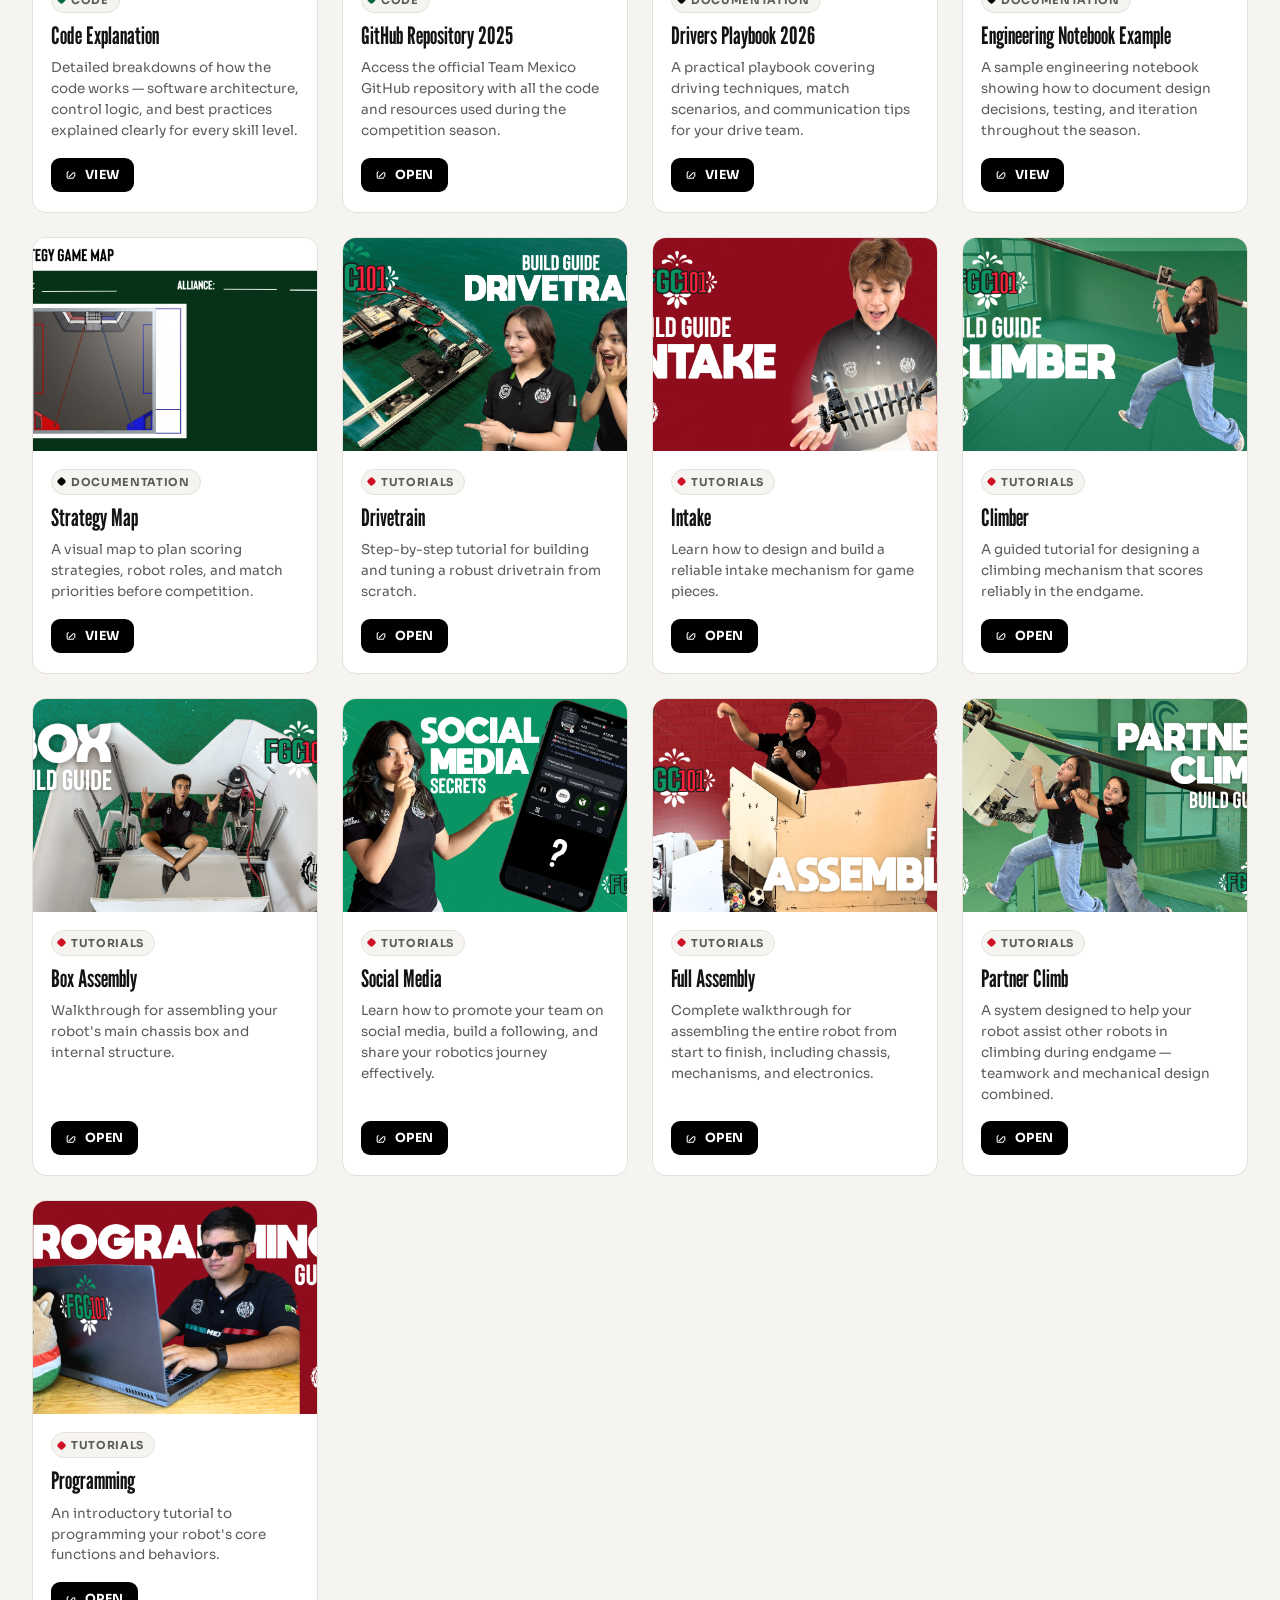
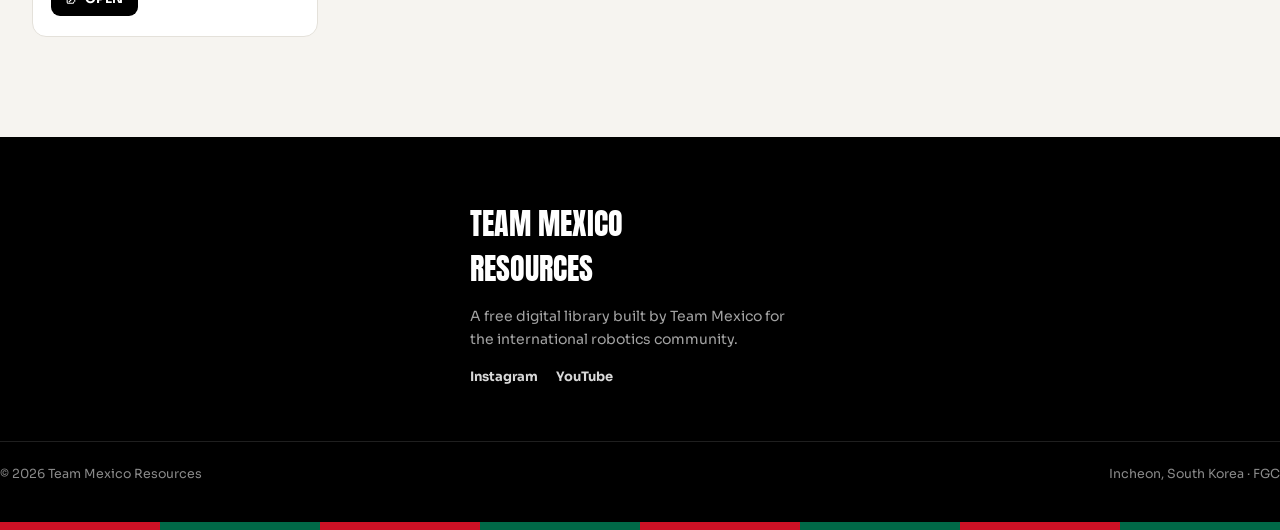
==== commit 5d160dcd: "Update index.html" ====
--- a/index.html
+++ b/index.html
@@ -11,13 +11,13 @@
   gtag('config', 'G-0022Z3VN1Q');
 </script>
 <meta name="viewport" content="width=device-width, initial-scale=1.0">
-<meta name="description" content="Free robotics resource library by Team Mexico (FGC Team 4400). STEP files, programming guides, tutorials, engineering notebooks and tools for FTC/FGC robotics teams worldwide. Biblioteca gratuita de recursos de robótica.">
-<meta name="keywords" content="FGC, robotics, FTC, Team Mexico, FIRST Global Challenge, robot resources, STEP files, robotics tutorials, engineering notebook, Team Cerbotics 4400">
+<meta name="description" content="Free robotics resource library by Team Mexico (FGC Team 4400). CAD, programming guides, tutorials, engineering notebooks and tools for FTC/FGC robotics teams worldwide. Biblioteca gratuita de recursos de robótica.">
+<meta name="keywords" content="FGC, robotics, FTC, Team Mexico, FIRST Global Challenge, robot resources, CAD, robotics tutorials, engineering notebook, Team Cerbotics 4400">
 <meta name="robots" content="index, follow">
 <meta property="og:type" content="website">
 <meta property="og:url" content="https://fgcmexico.com/">
 <meta property="og:title" content="Team Mexico Resources — Robotics Resource Library for FGC Teams">
-<meta property="og:description" content="Free robotics resource library by Team Mexico. STEP files, programming guides, tutorials, and tools for FTC/FGC teams worldwide.">
+<meta property="og:description" content="Free robotics resource library by Team Mexico. , programming guides, tutorials, and tools for FTC/FGC teams worldwide.">
 <meta property="og:image" content="https://fgcmexico.com/images/team-mexico-logo.svg">
 <meta property="og:locale" content="en_US">
 <meta property="og:locale:alternate" content="es_MX">
@@ -36,7 +36,7 @@
   "name": "Team Mexico Resources",
   "alternateName": ["Team Mexico FGC Resources", "Team Cerbotics 4400 Resources"],
   "url": "https://fgcmexico.com/",
-  "description": "Free robotics resource library by Team Mexico (FGC Team 4400). STEP files, programming guides, tutorials, engineering notebooks and tools for FTC/FGC robotics teams worldwide.",
+  "description": "Free robotics resource library by Team Mexico (FGC Team 4400). CAD, programming guides, tutorials, engineering notebooks and tools for FTC/FGC robotics teams worldwide.",
   "inLanguage": ["en", "es"],
   "potentialAction": {
     "@type": "SearchAction",
@@ -424,7 +424,7 @@
   <div class="diamond-field"></div>
   <div class="wrap">
     <h1>Robotics resources,<br>ready in seconds<span class="accent">.</span></h1>
-    <p class="lead">STEP files, applications, code, and documentation shared for free by Team Mexico for robotics teams around the world. No sign-up. No friction.</p>
+    <p class="lead">CAD, applications, code, and documentation shared for free by Team Mexico for robotics teams around the world. No sign-up. No friction.</p>
   </div>
 </section>
 
@@ -432,7 +432,7 @@
   <div class="wrap">
     <div class="cat-scroll" id="catScroll">
       <button class="chip is-active" data-cat="all">All</button>
-      <button class="chip" data-cat="step"><span class="swatch" style="background:var(--red)"></span>STEP Files</button>
+      <button class="chip" data-cat="step"><span class="swatch" style="background:var(--red)"></span>CAD</button>
       <button class="chip" data-cat="apps"><span class="swatch" style="background:var(--green)"></span>Apps</button>
       <button class="chip" data-cat="documentation"><span class="swatch" style="background:var(--black)"></span>Documentation</button>
       <button class="chip" data-cat="tutorials"><span class="swatch" style="background:var(--red)"></span>Tutorials</button>
@@ -517,7 +517,7 @@
       preview:"images/The_ball_counter.png"
     },
 
-    // ── STEP Files ──
+    // ── CAD ──
     {
       name:"Battery Box",
       cat:"step",
@@ -649,7 +649,7 @@
   // ===================================================================
 
   const catLabels = {
-    step:"STEP Files", apps:"Apps", documentation:"Documentation",
+    step:"CAD", apps:"Apps", documentation:"Documentation",
     tutorials:"Tutorials", code:"Code"
   };
 
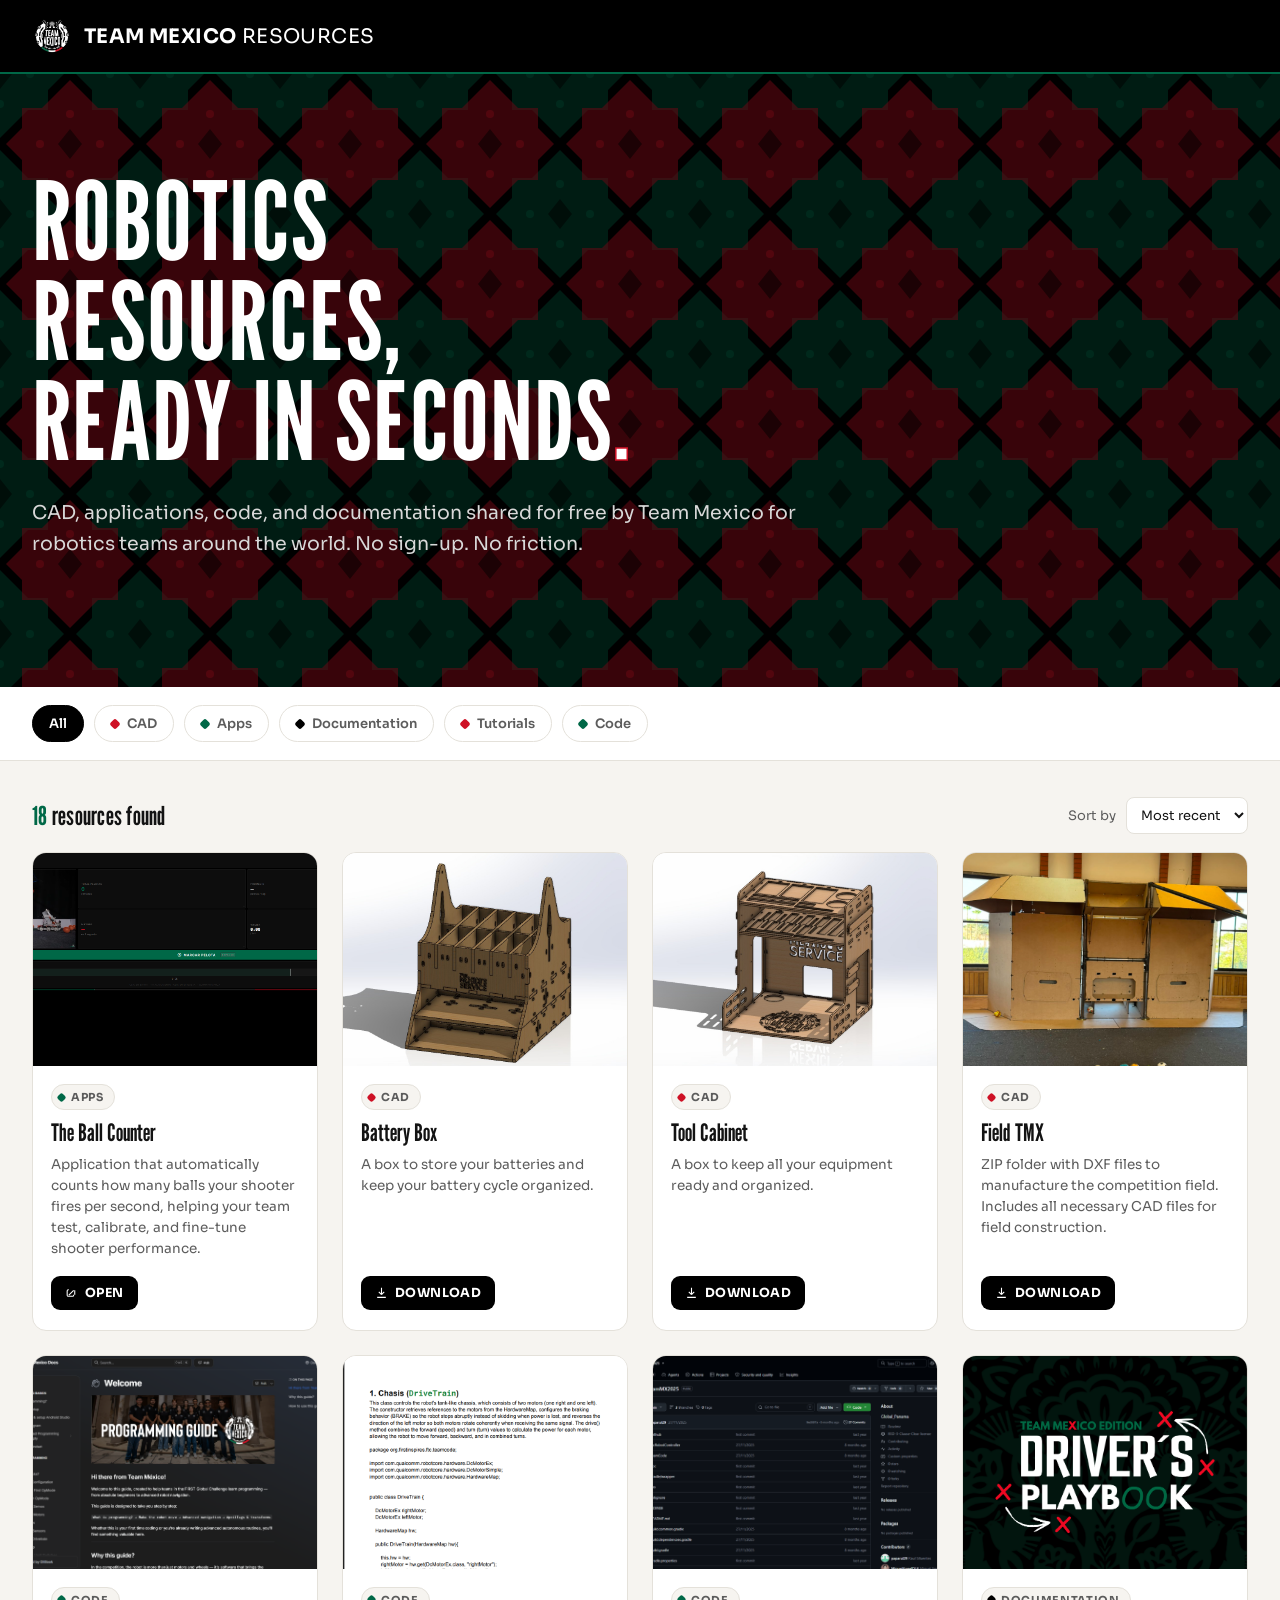
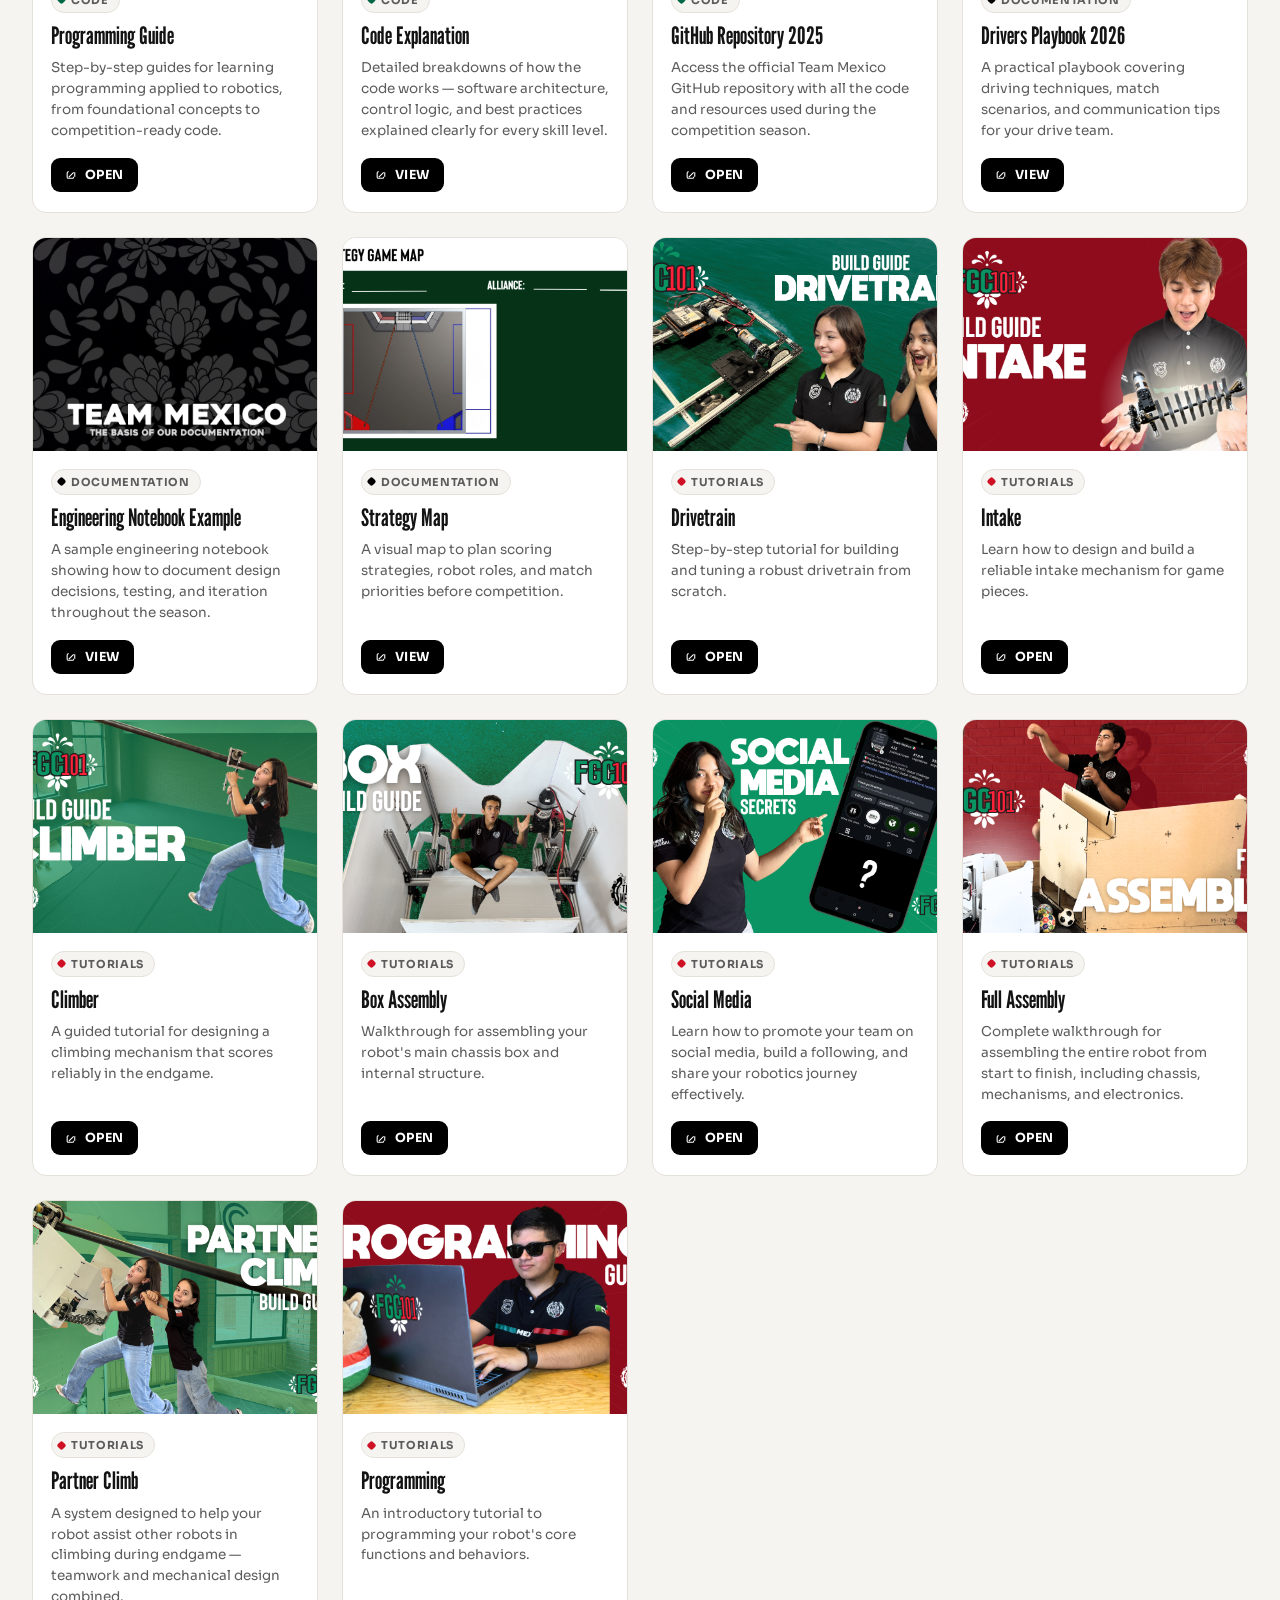
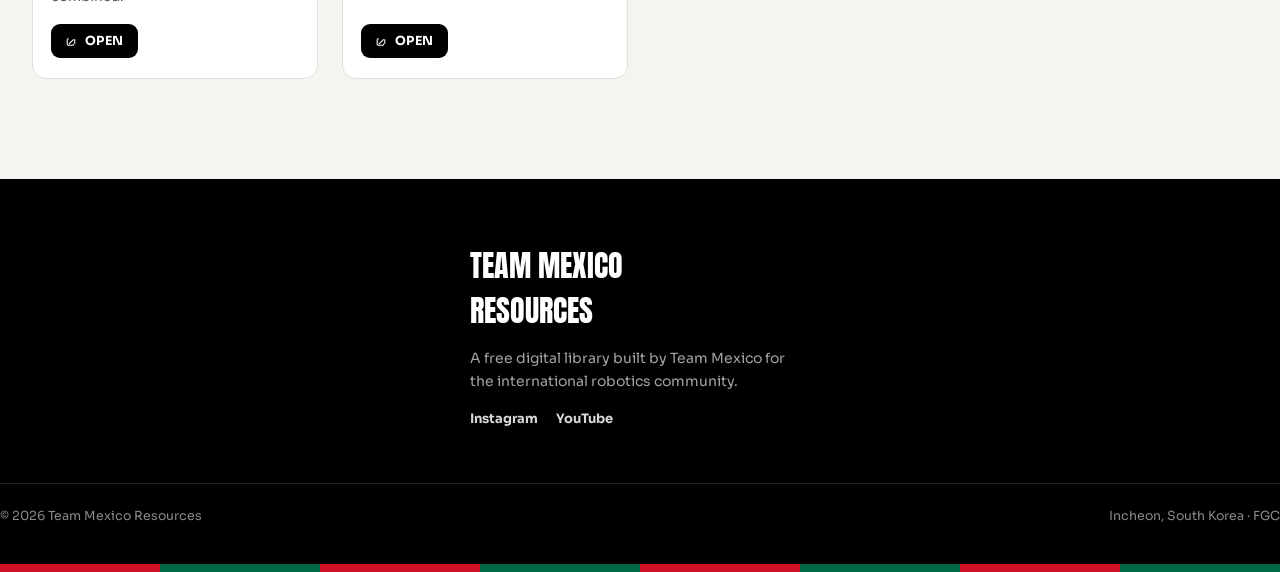
==== commit f67c24c7: "c" ====
--- a/index.html
+++ b/index.html
@@ -534,6 +534,14 @@
       filePath:"files/tool-cabinet.step",
       preview:"images/Tool_Cabinet.png"
     },
+    {
+      name:"Field TMX",
+      cat:"step",
+      desc:"ZIP folder with DXF files to manufacture the competition field. Includes all necessary CAD files for field construction.",
+      fileName:"Field-TMX.zip",
+      filePath:"files/field-tmx.zip",
+      preview:"images/Field_TMX.png"
+    },
 
     // ── Code ──
     {
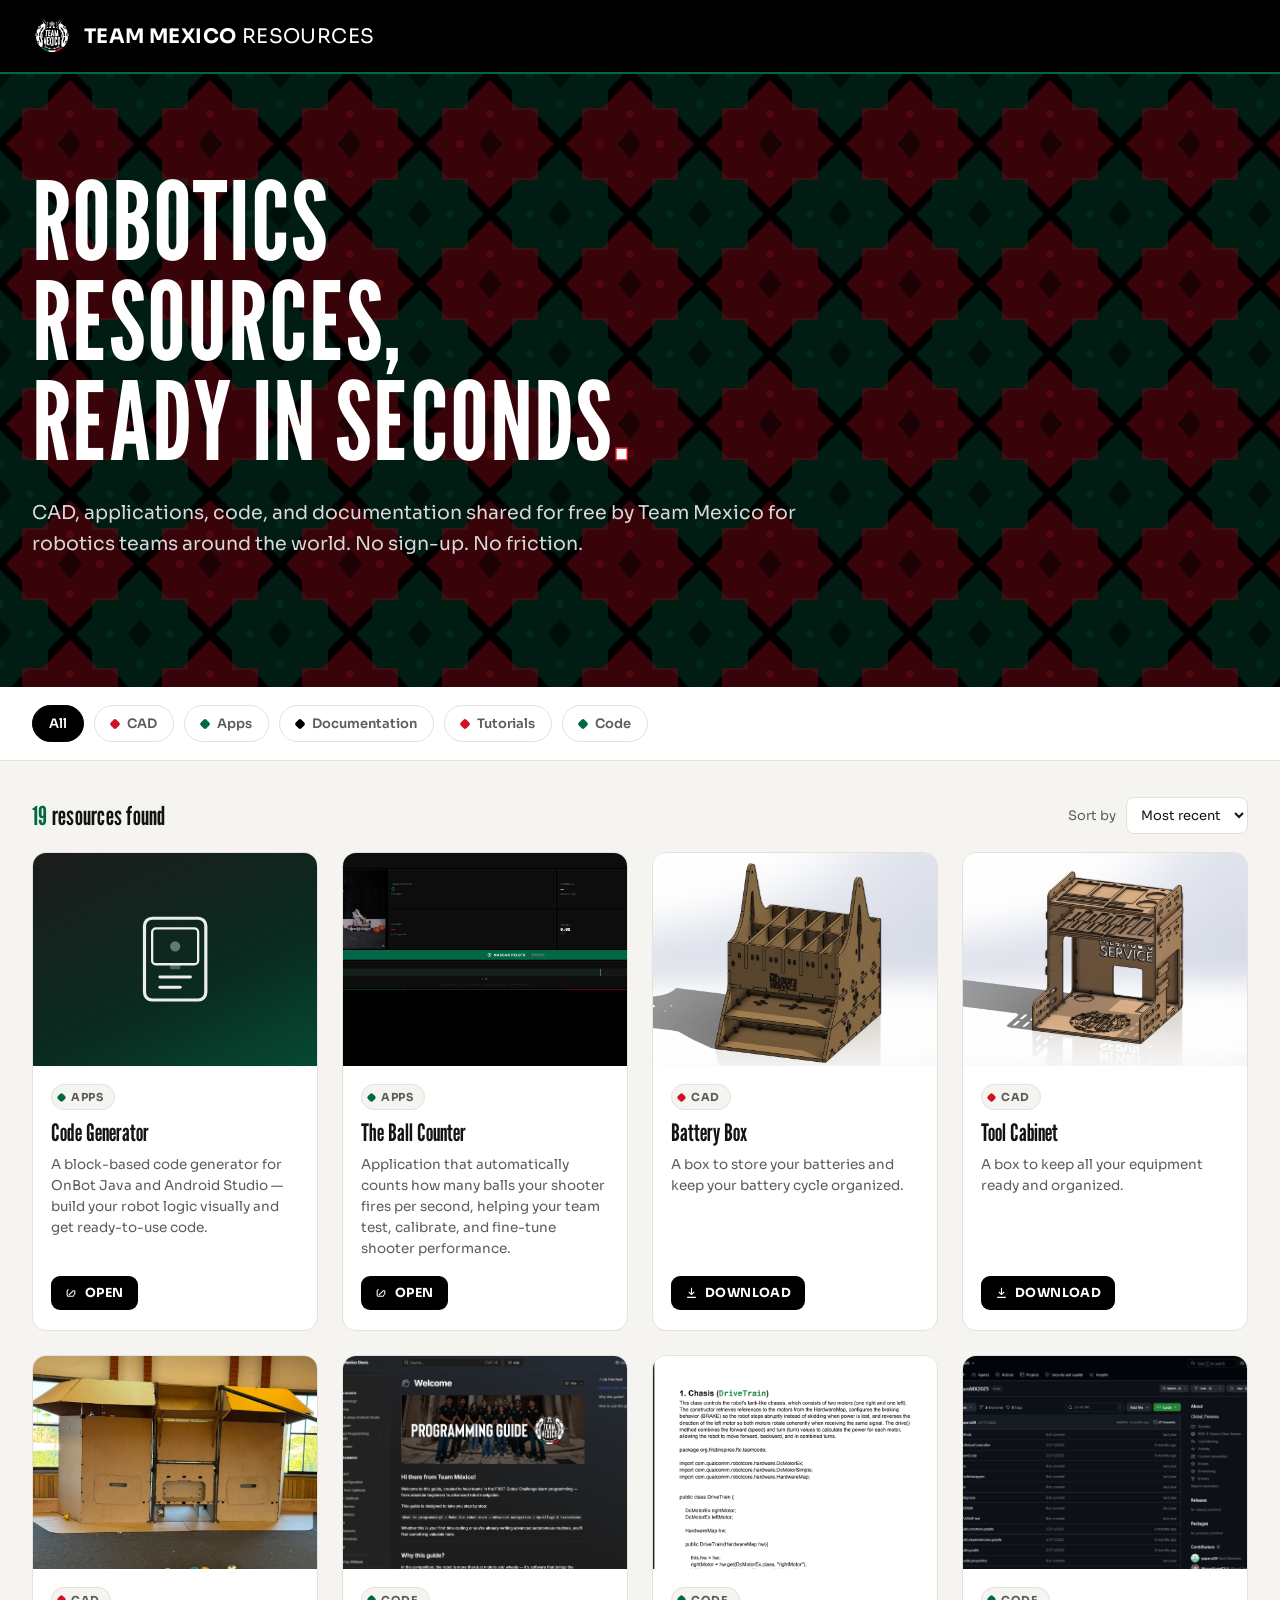
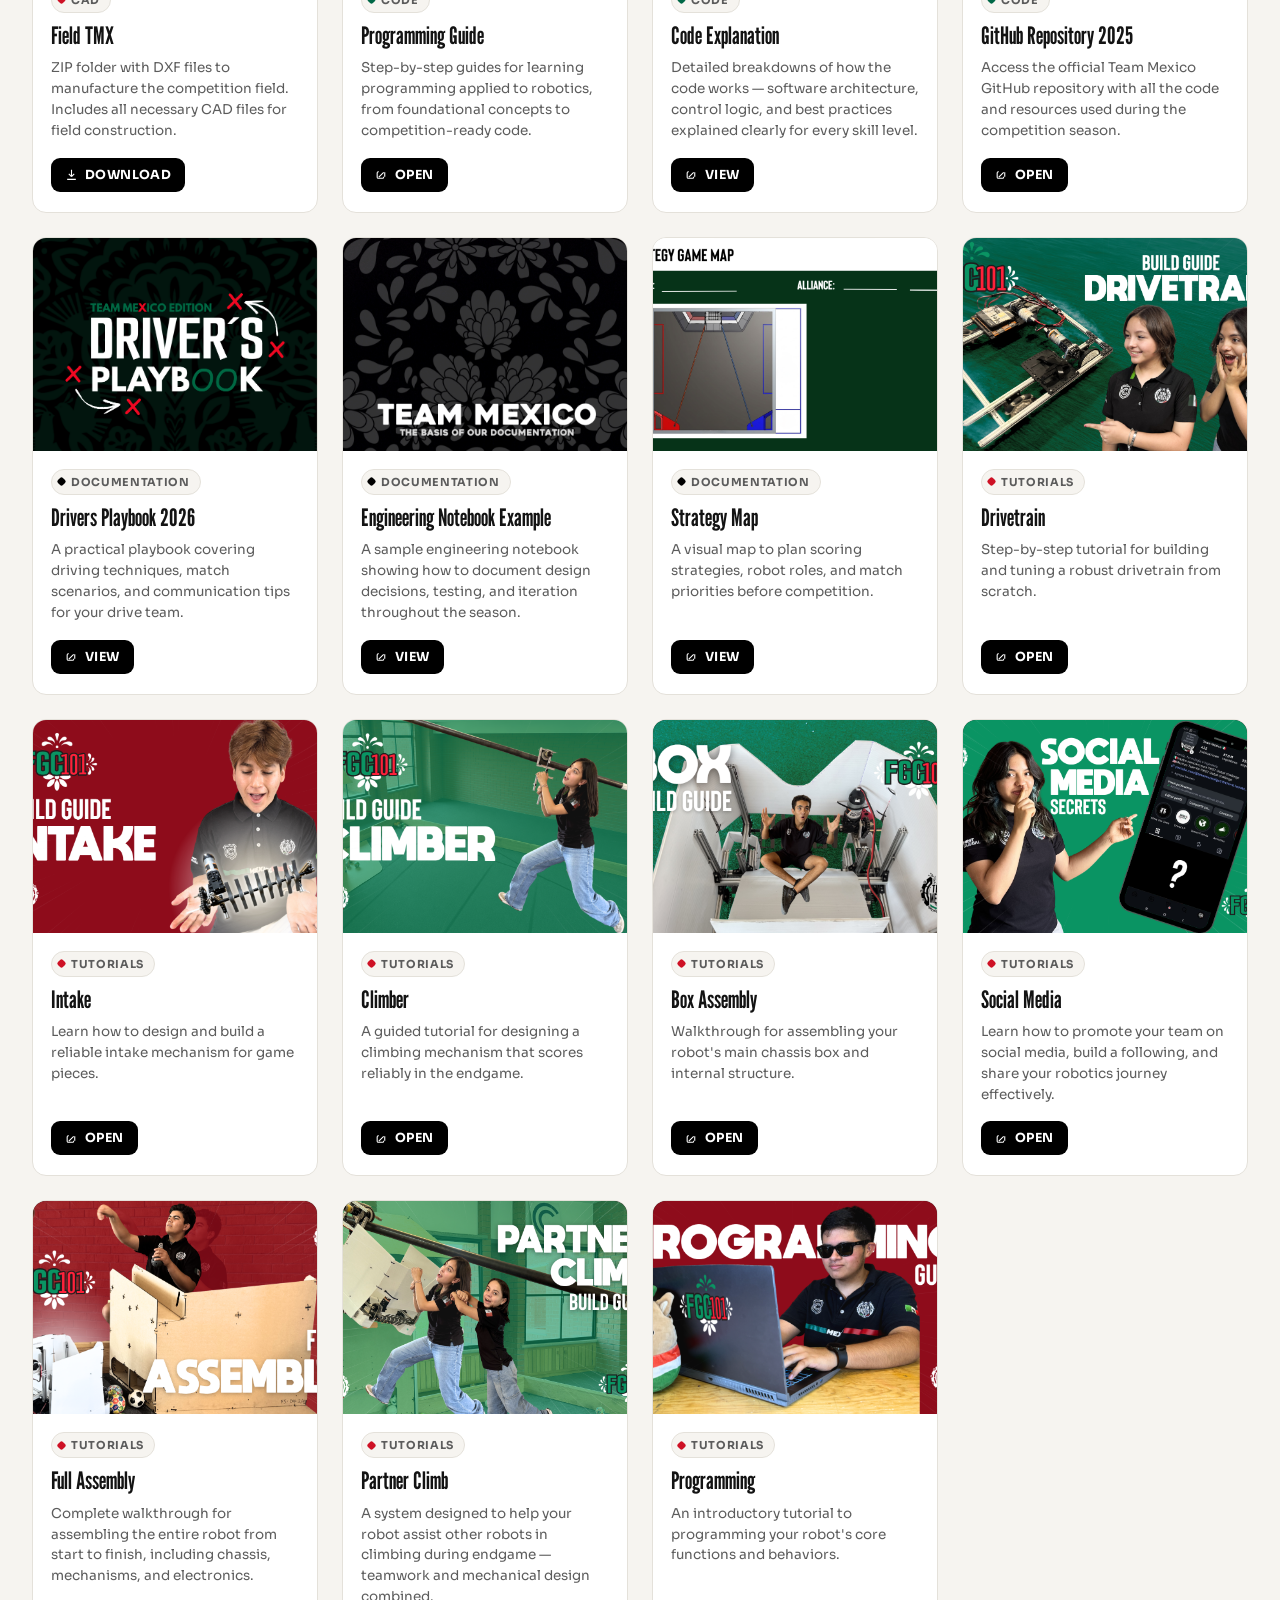
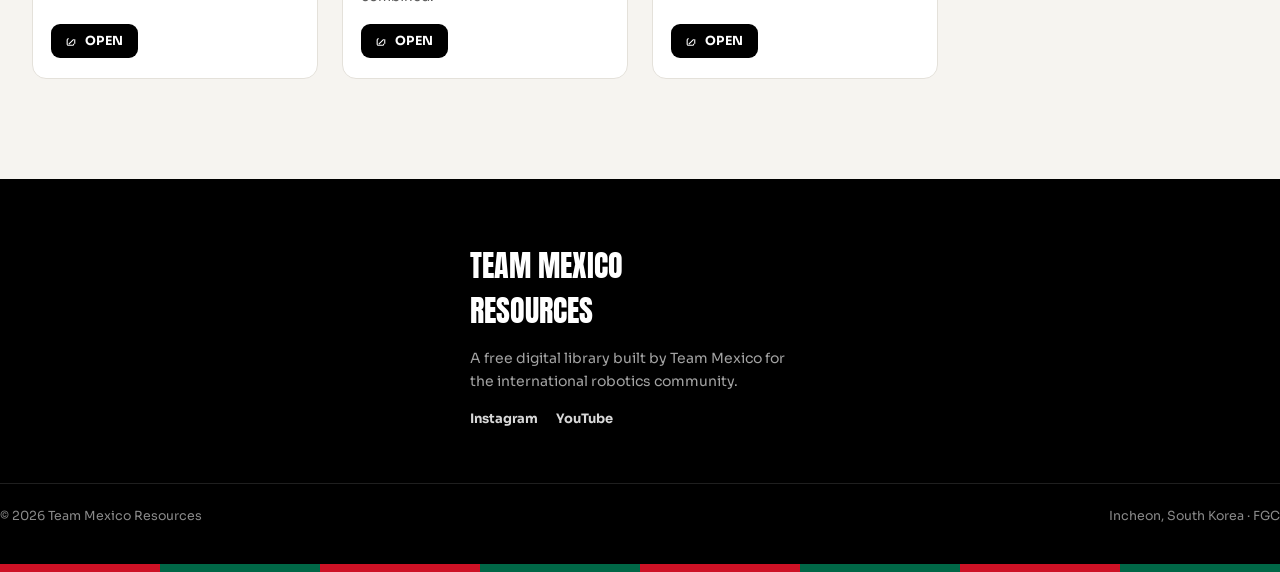
==== commit 2bc4609d: "a n++" ====
--- a/index.html
+++ b/index.html
@@ -510,6 +510,12 @@
 
     // ── Apps (open a link) ──
     {
+      name:"Code Generator",
+      cat:"apps",
+      desc:"A block-based code generator for OnBot Java and Android Studio — build your robot logic visually and get ready-to-use code.",
+      link:"files/code-generator/",
+    },
+    {
       name:"The Ball Counter",
       cat:"apps",
       desc:"Application that automatically counts how many balls your shooter fires per second, helping your team test, calibrate, and fine-tune shooter performance.",
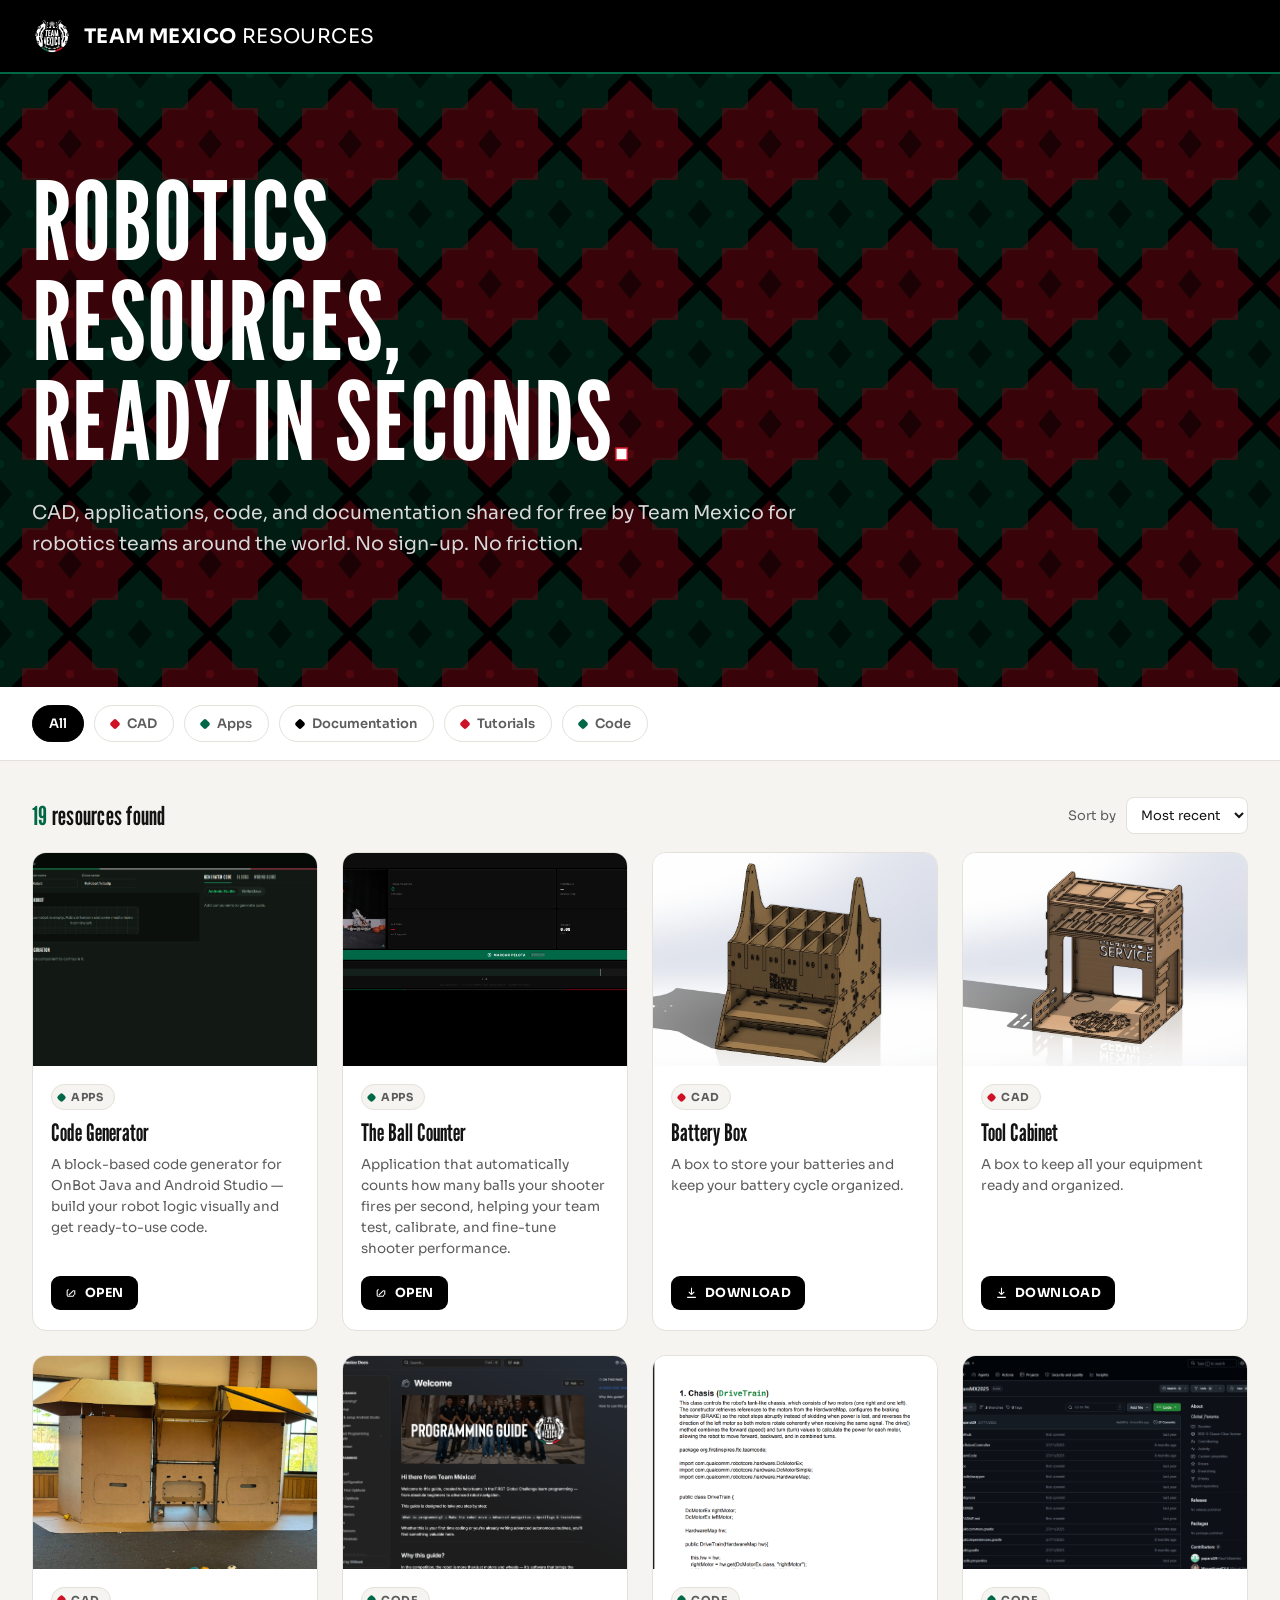
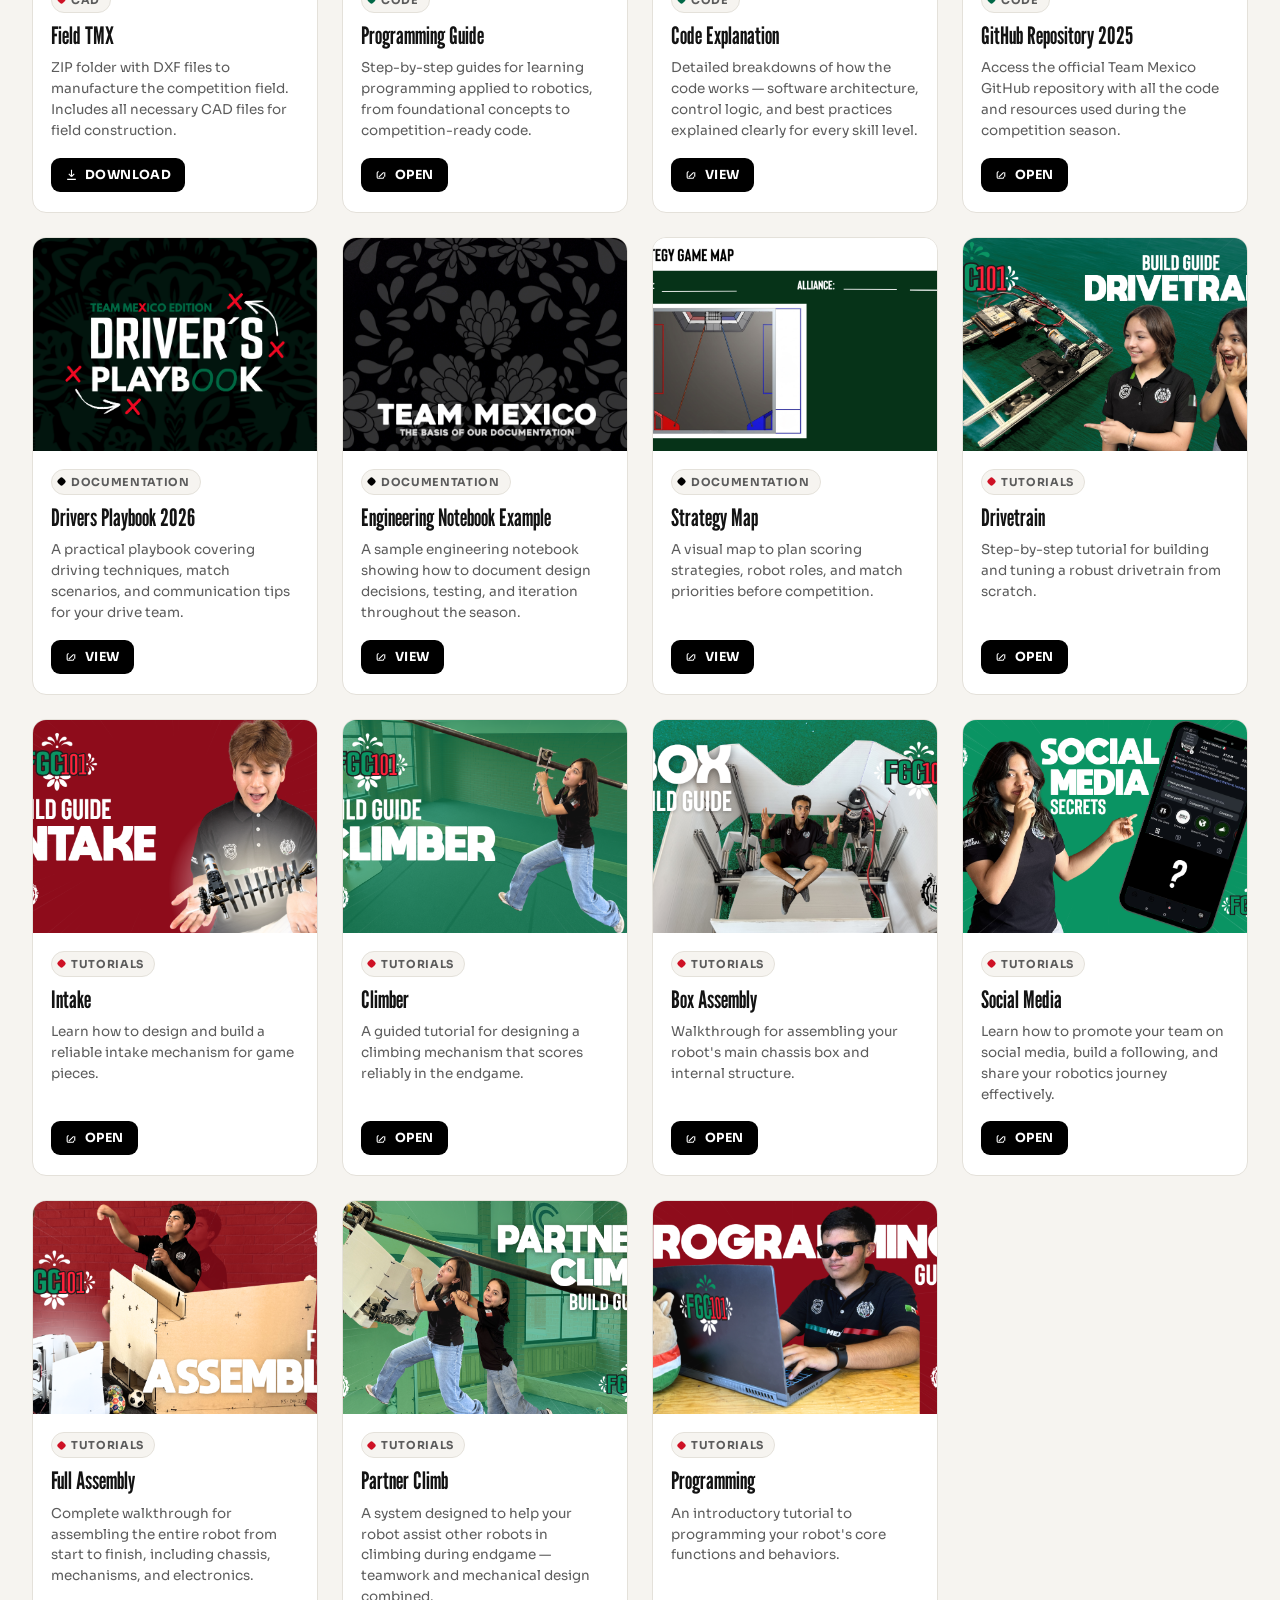
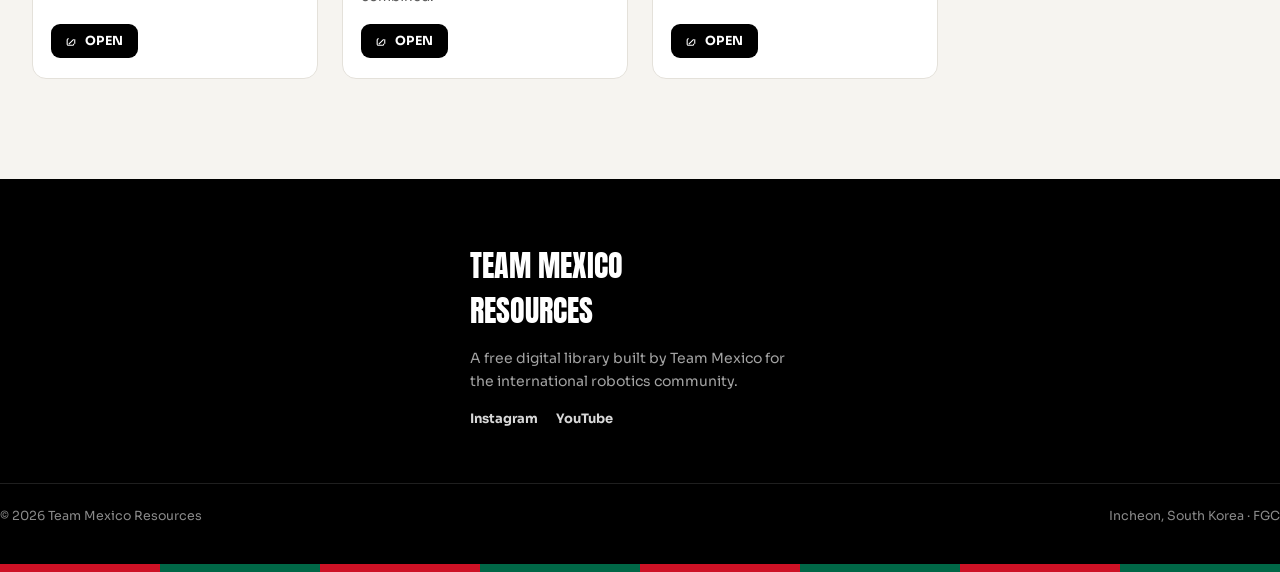
==== commit e270f5b8: "ya" ====
--- a/index.html
+++ b/index.html
@@ -514,6 +514,7 @@
       cat:"apps",
       desc:"A block-based code generator for OnBot Java and Android Studio — build your robot logic visually and get ready-to-use code.",
       link:"files/code-generator/",
+      preview:"images/Code_Generator.png"
     },
     {
       name:"The Ball Counter",
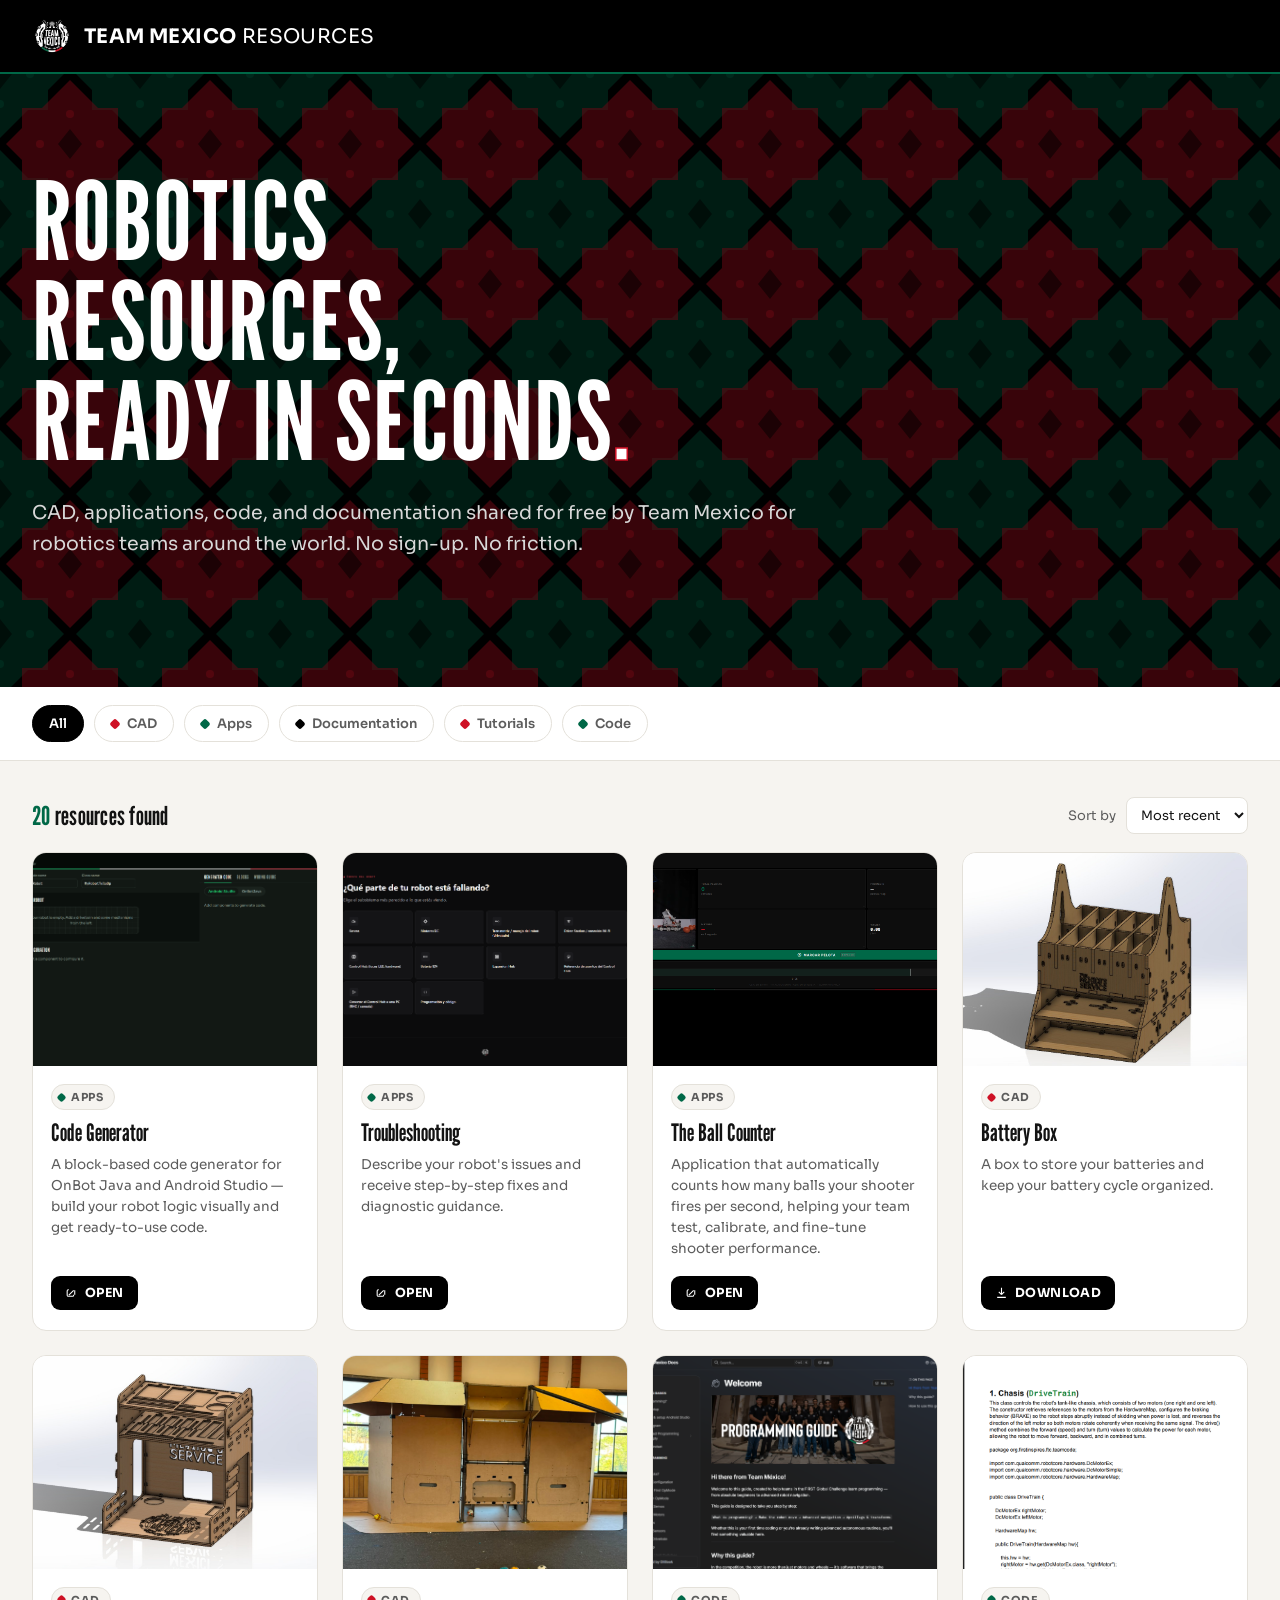
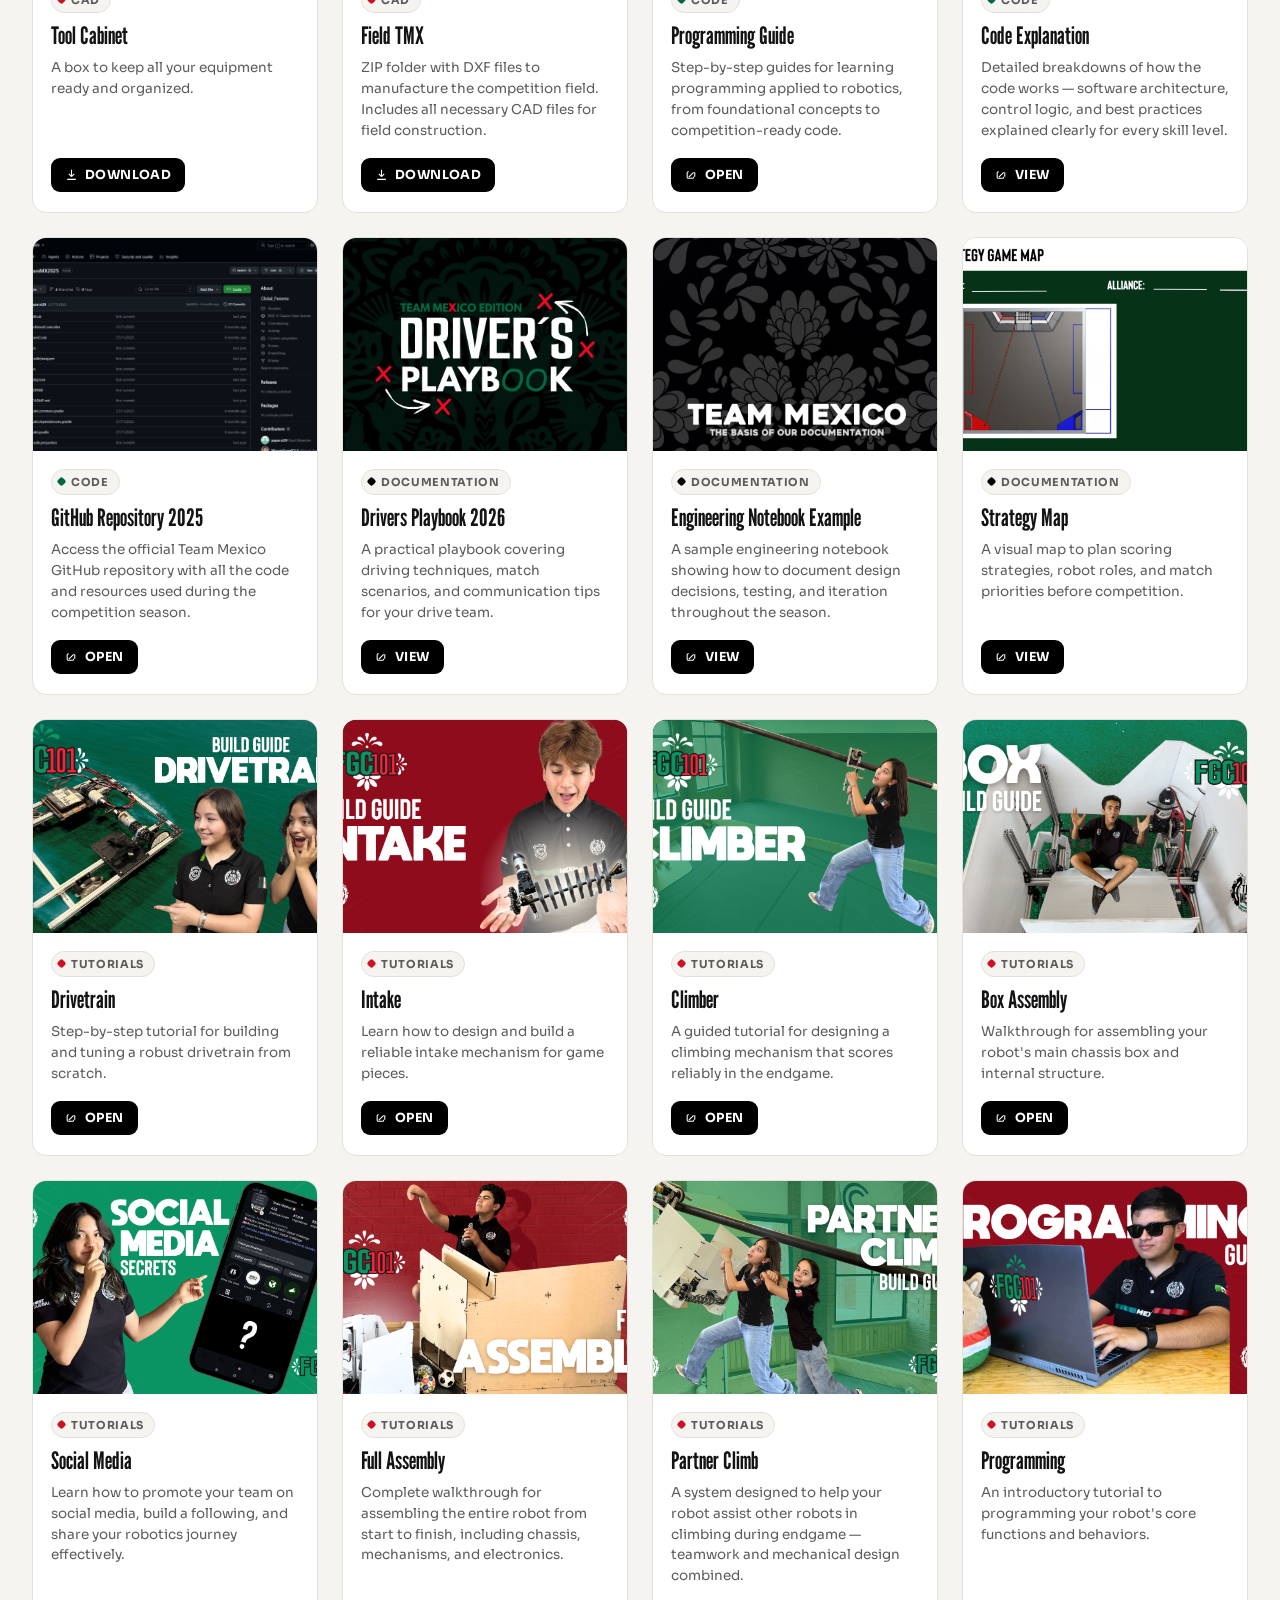
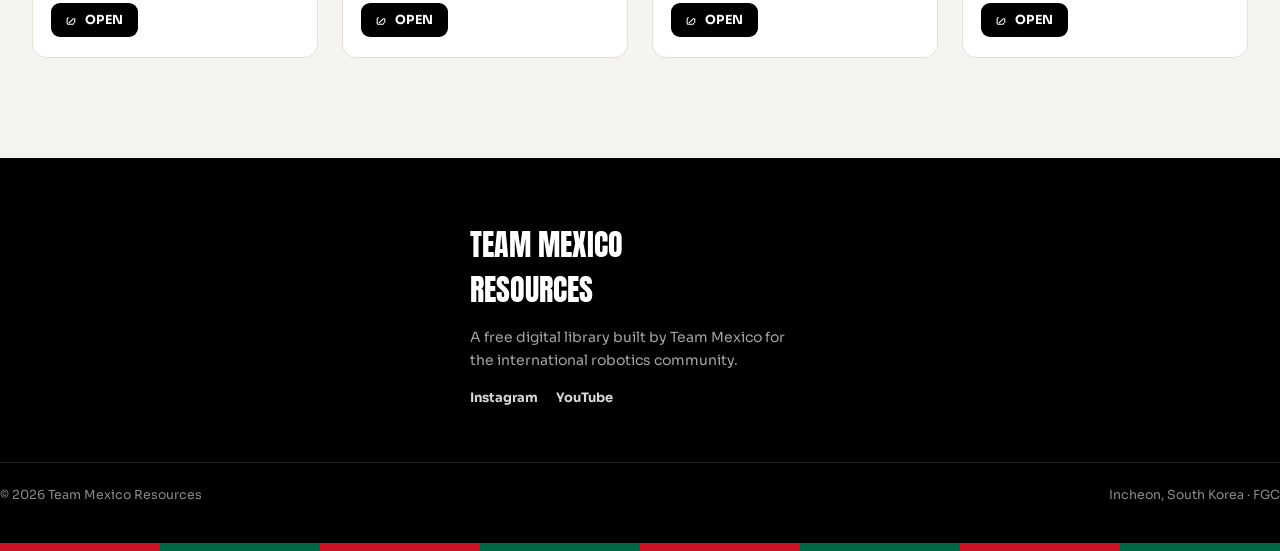
==== commit 7091a2ee: "j" ====
--- a/index.html
+++ b/index.html
@@ -513,8 +513,15 @@
       name:"Code Generator",
       cat:"apps",
       desc:"A block-based code generator for OnBot Java and Android Studio — build your robot logic visually and get ready-to-use code.",
-      link:"files/code-generator/",
+      link:"files/code-generator/index.html",
       preview:"images/Code_Generator.png"
+    },
+     {
+      name:"Troubleshooting",
+      cat:"apps",
+      desc:"Describe your robot's issues and receive step-by-step fixes and diagnostic guidance.",
+      link:"files/troubleshooting.html",
+      preview:"images/The_troubleshooting.png"
     },
     {
       name:"The Ball Counter",
@@ -523,6 +530,7 @@
       link:"files/ball-counter.html",
       preview:"images/The_ball_counter.png"
     },
+    
 
     // ── CAD ──
     {
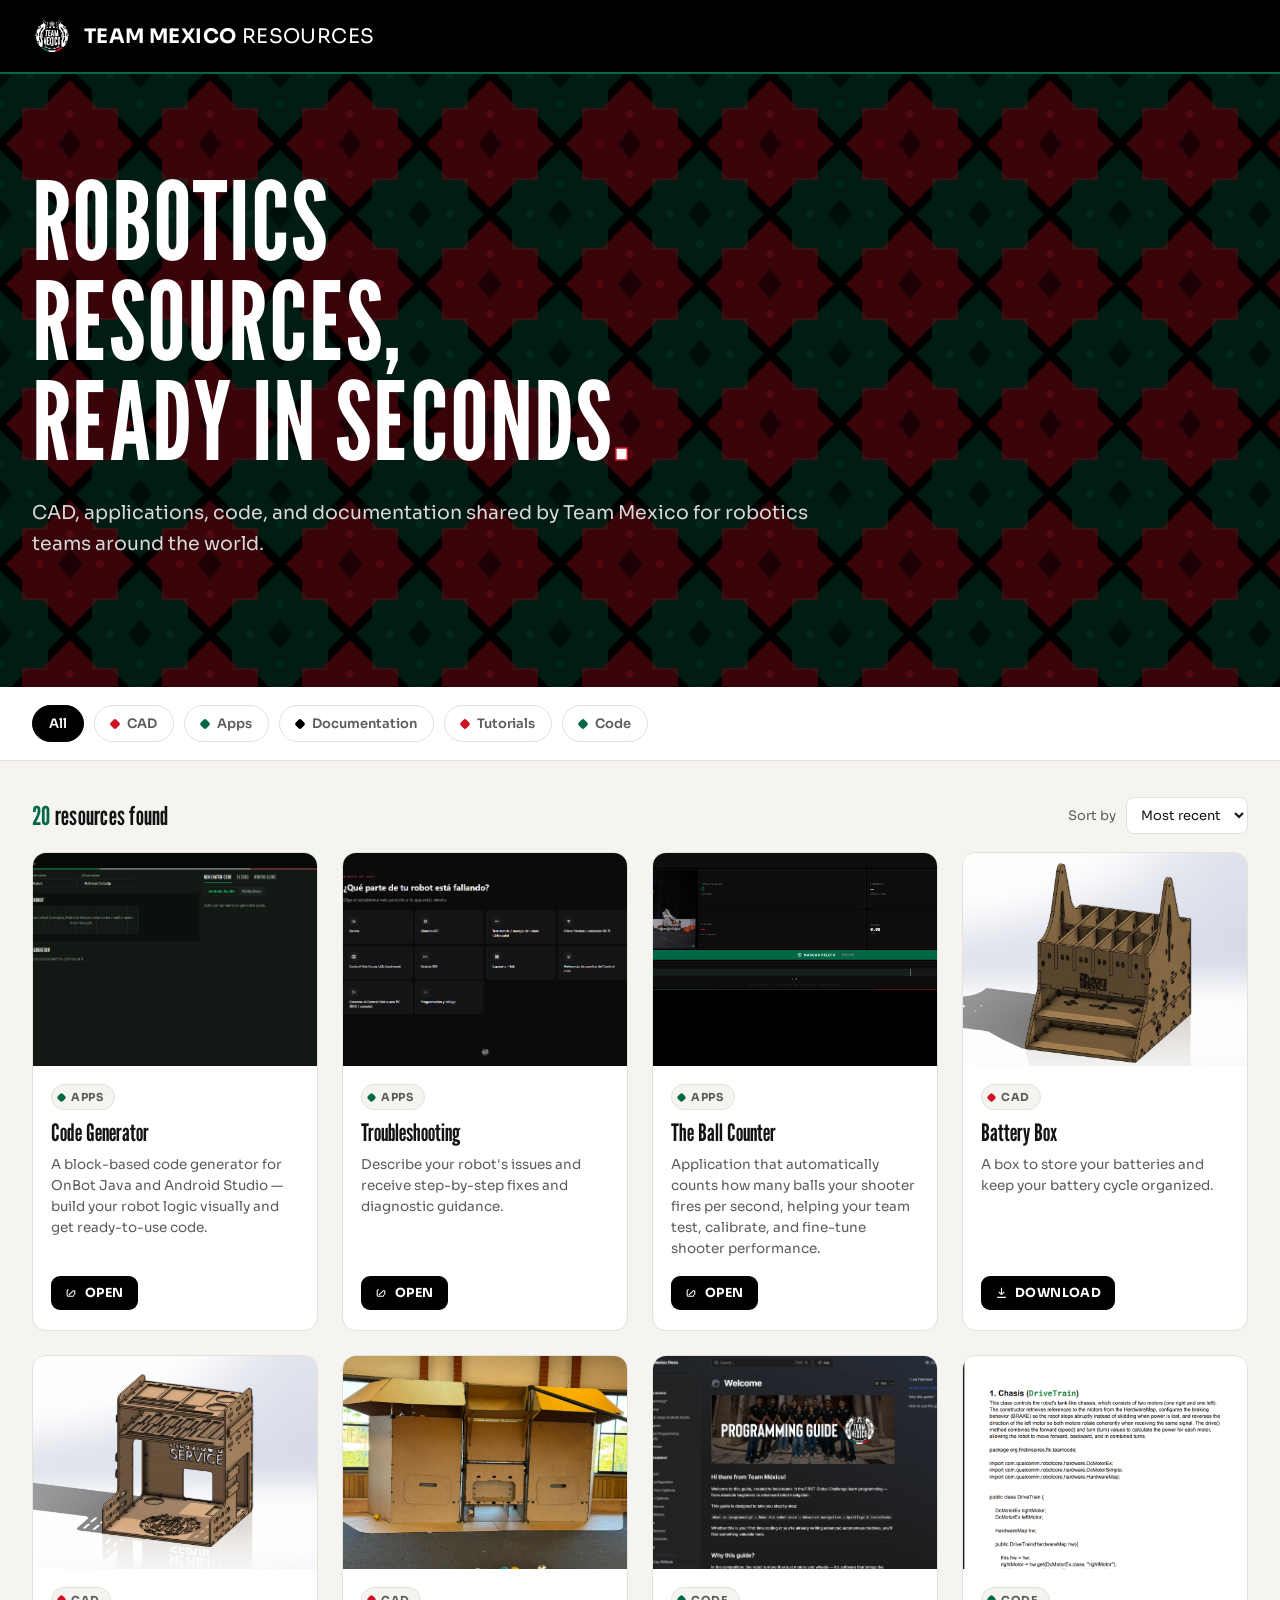
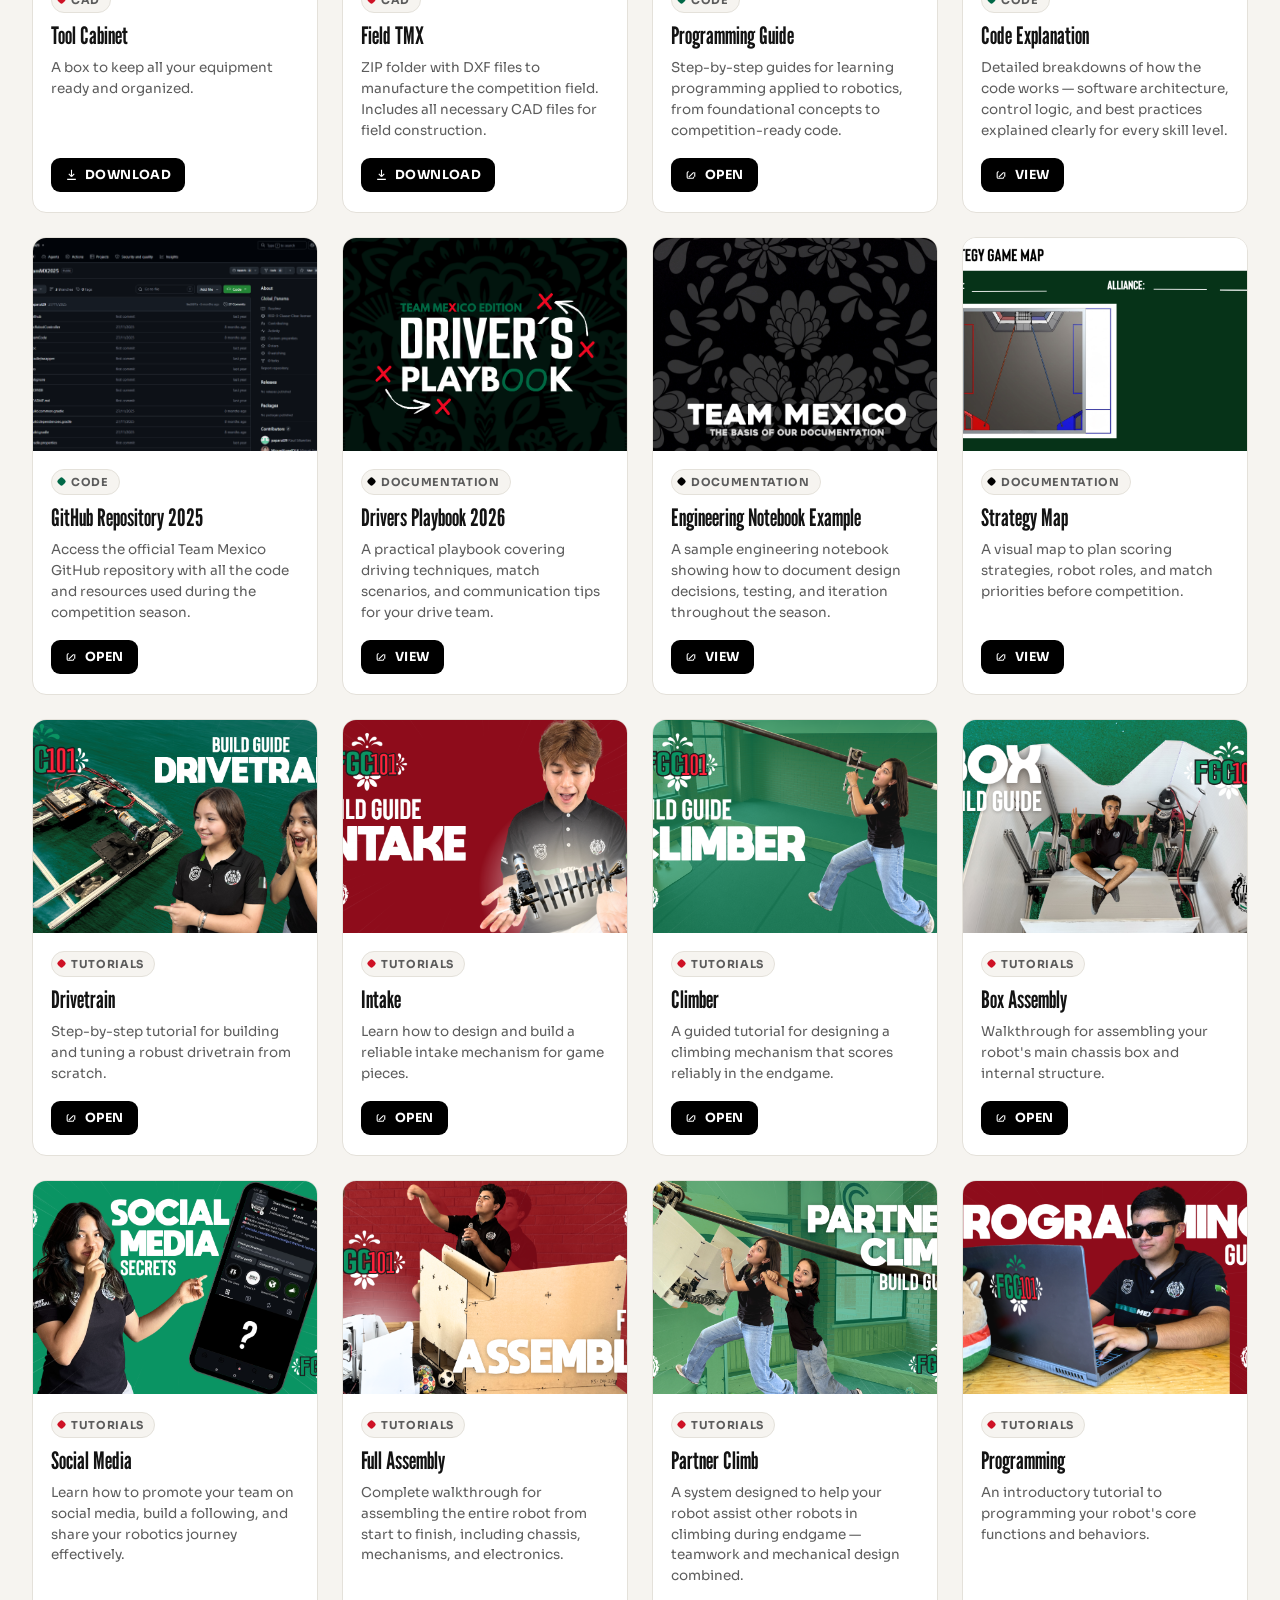
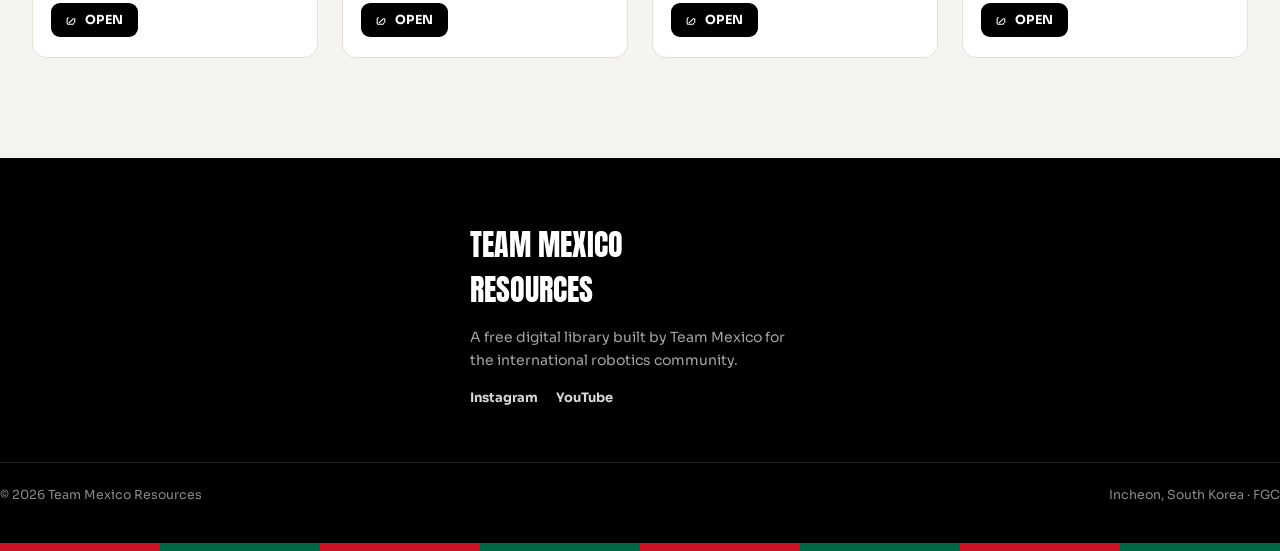
==== commit 0af174d3: "Update lead paragraph in index.html Removed 'No sign-up. No friction.' from the lead paragraph.  L" ====
--- a/index.html
+++ b/index.html
@@ -424,7 +424,7 @@
   <div class="diamond-field"></div>
   <div class="wrap">
     <h1>Robotics resources,<br>ready in seconds<span class="accent">.</span></h1>
-    <p class="lead">CAD, applications, code, and documentation shared for free by Team Mexico for robotics teams around the world. No sign-up. No friction.</p>
+    <p class="lead">CAD, applications, code, and documentation shared by Team Mexico for robotics teams around the world.</p>
   </div>
 </section>
 
